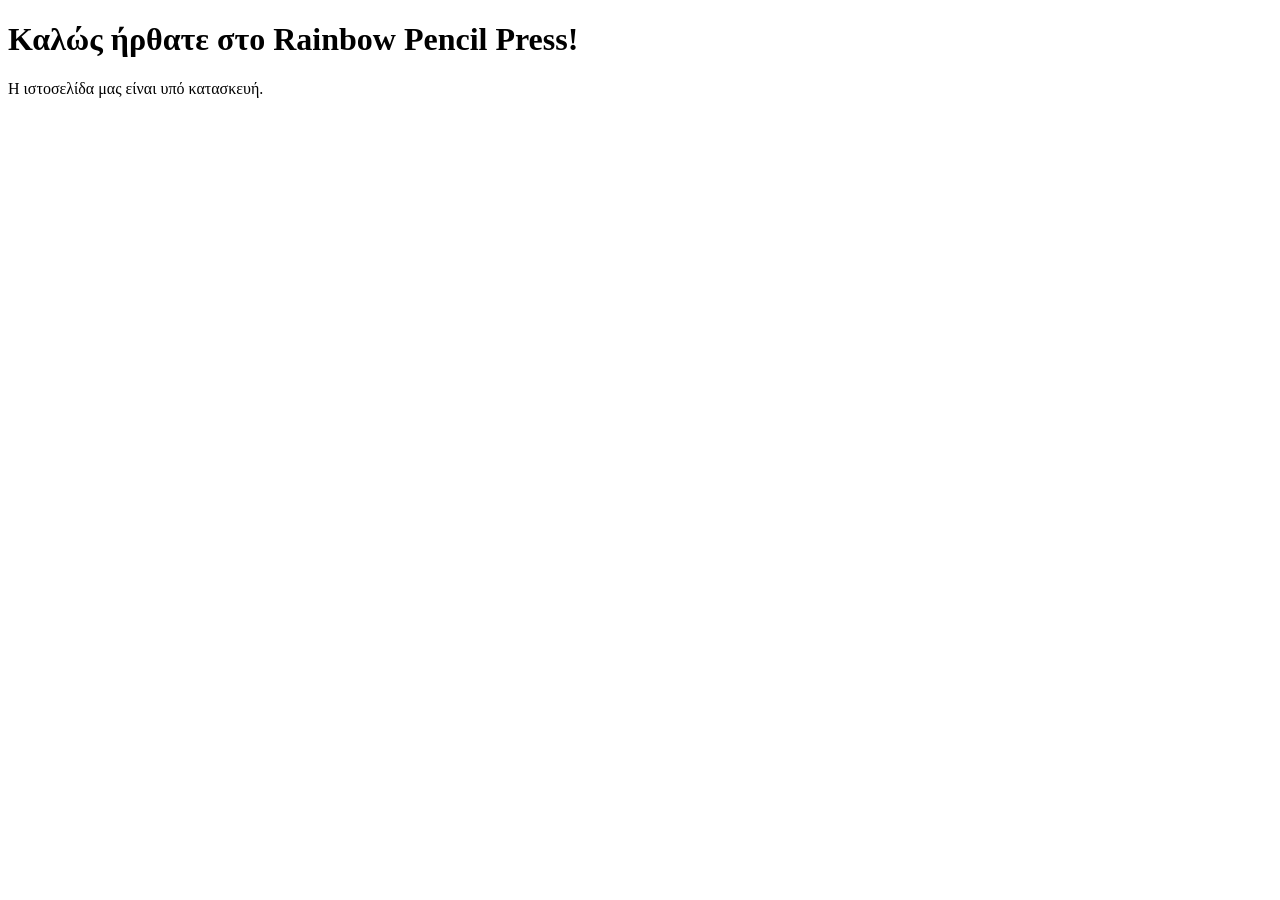
==== index.html @ c031a168 "Create index.html" ====
<!DOCTYPE html>
<html lang="el">
<head>
    <meta charset="UTF-8">
    <title>Rainbow Pencil Press</title>
</head>
<body>
    <h1>Καλώς ήρθατε στο Rainbow Pencil Press!</h1>
    <p>Η ιστοσελίδα μας είναι υπό κατασκευή.</p>
</body>
</html>
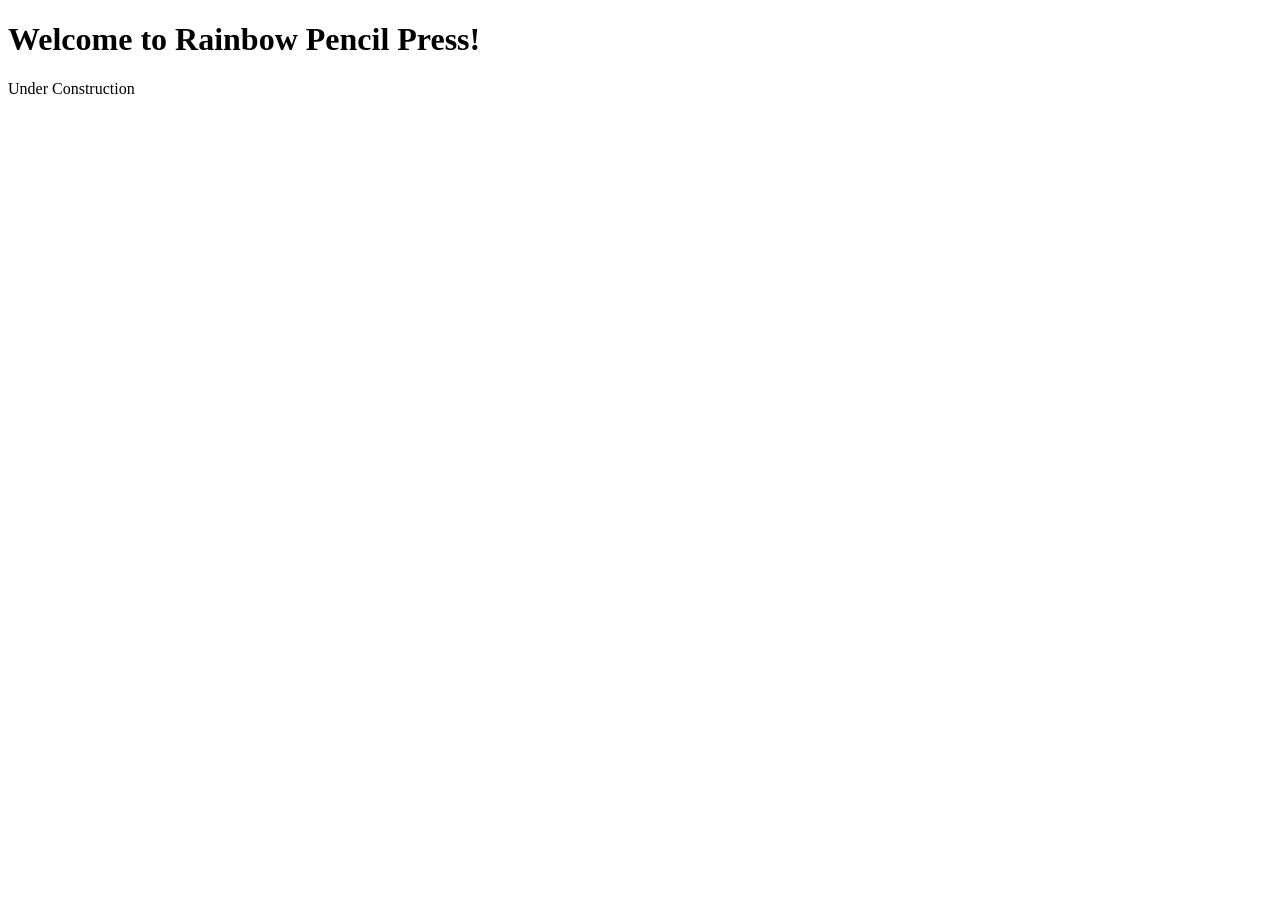
==== commit d273083b: "Update index.html" ====
--- a/index.html
+++ b/index.html
@@ -5,7 +5,7 @@
     <title>Rainbow Pencil Press</title>
 </head>
 <body>
-    <h1>Καλώς ήρθατε στο Rainbow Pencil Press!</h1>
-    <p>Η ιστοσελίδα μας είναι υπό κατασκευή.</p>
+    <h1>Welcome to Rainbow Pencil Press!</h1>
+    <p>Under Construction</p>
 </body>
 </html>
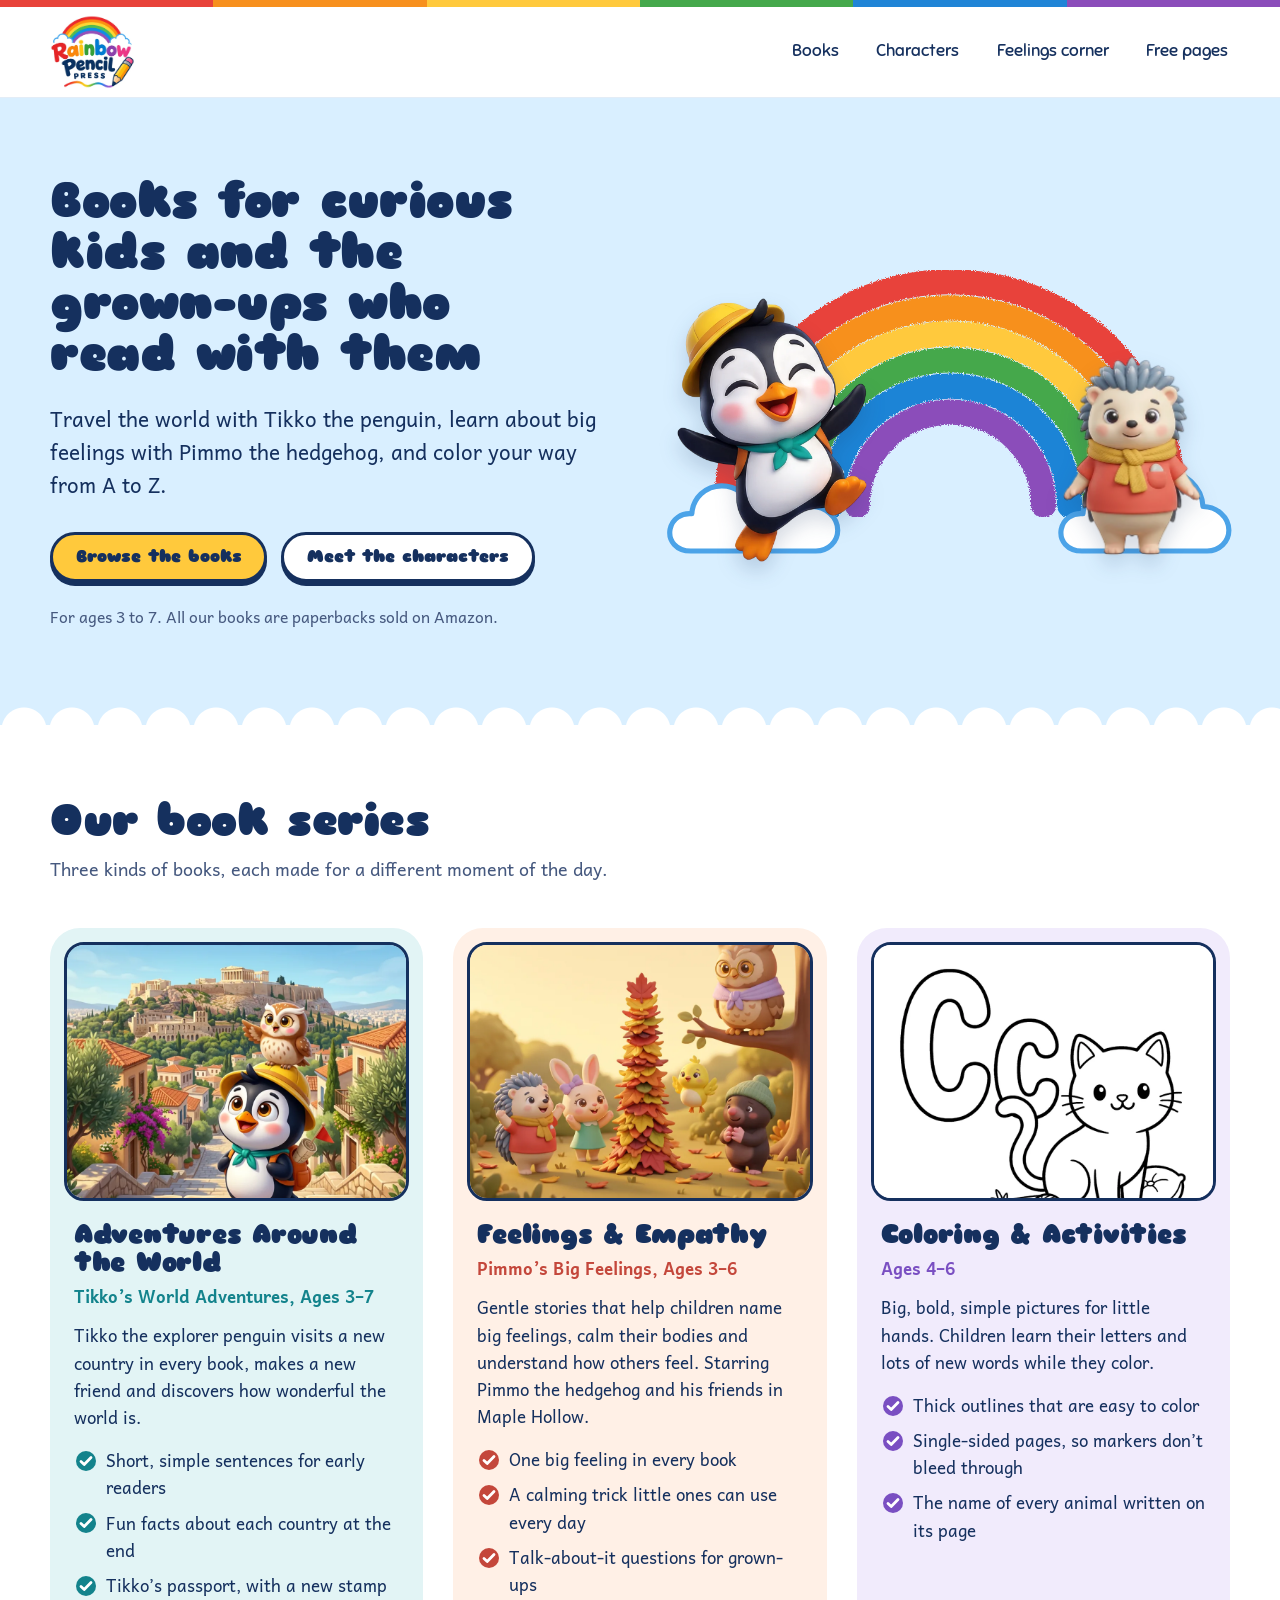
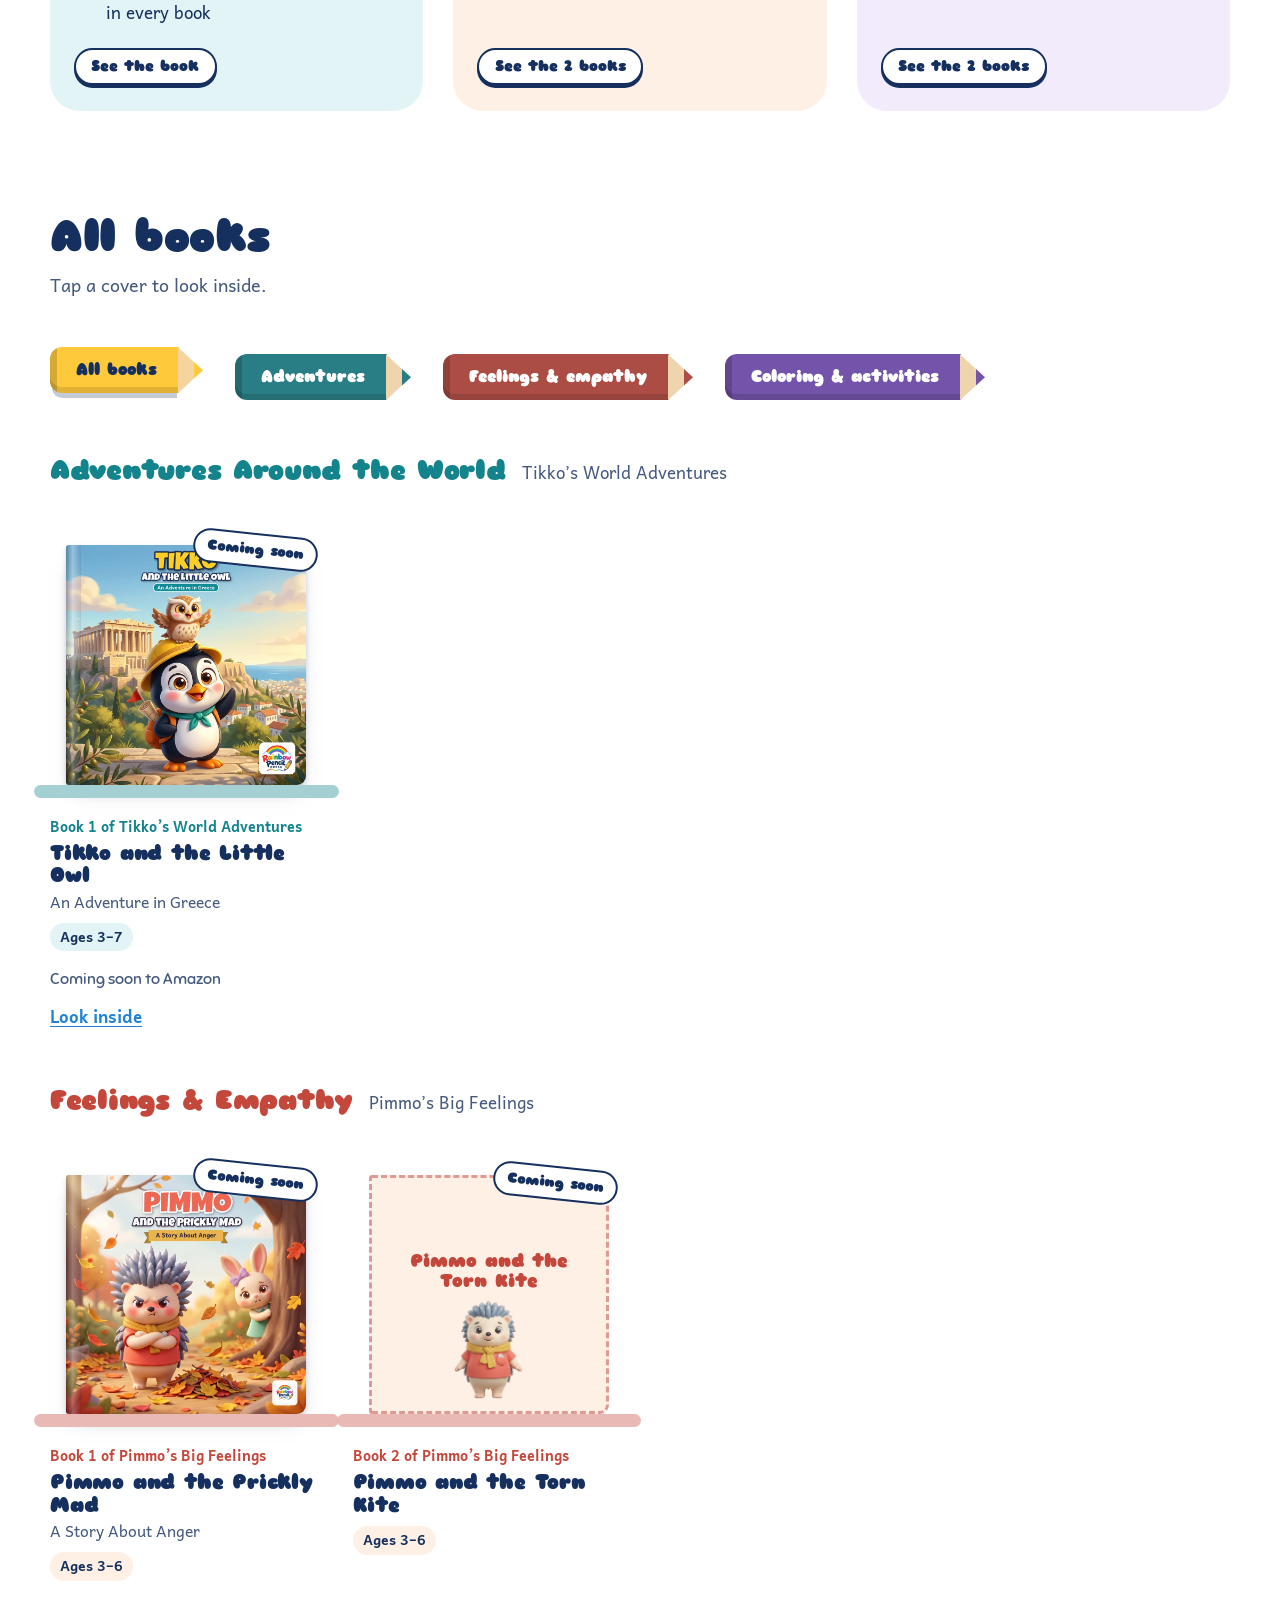
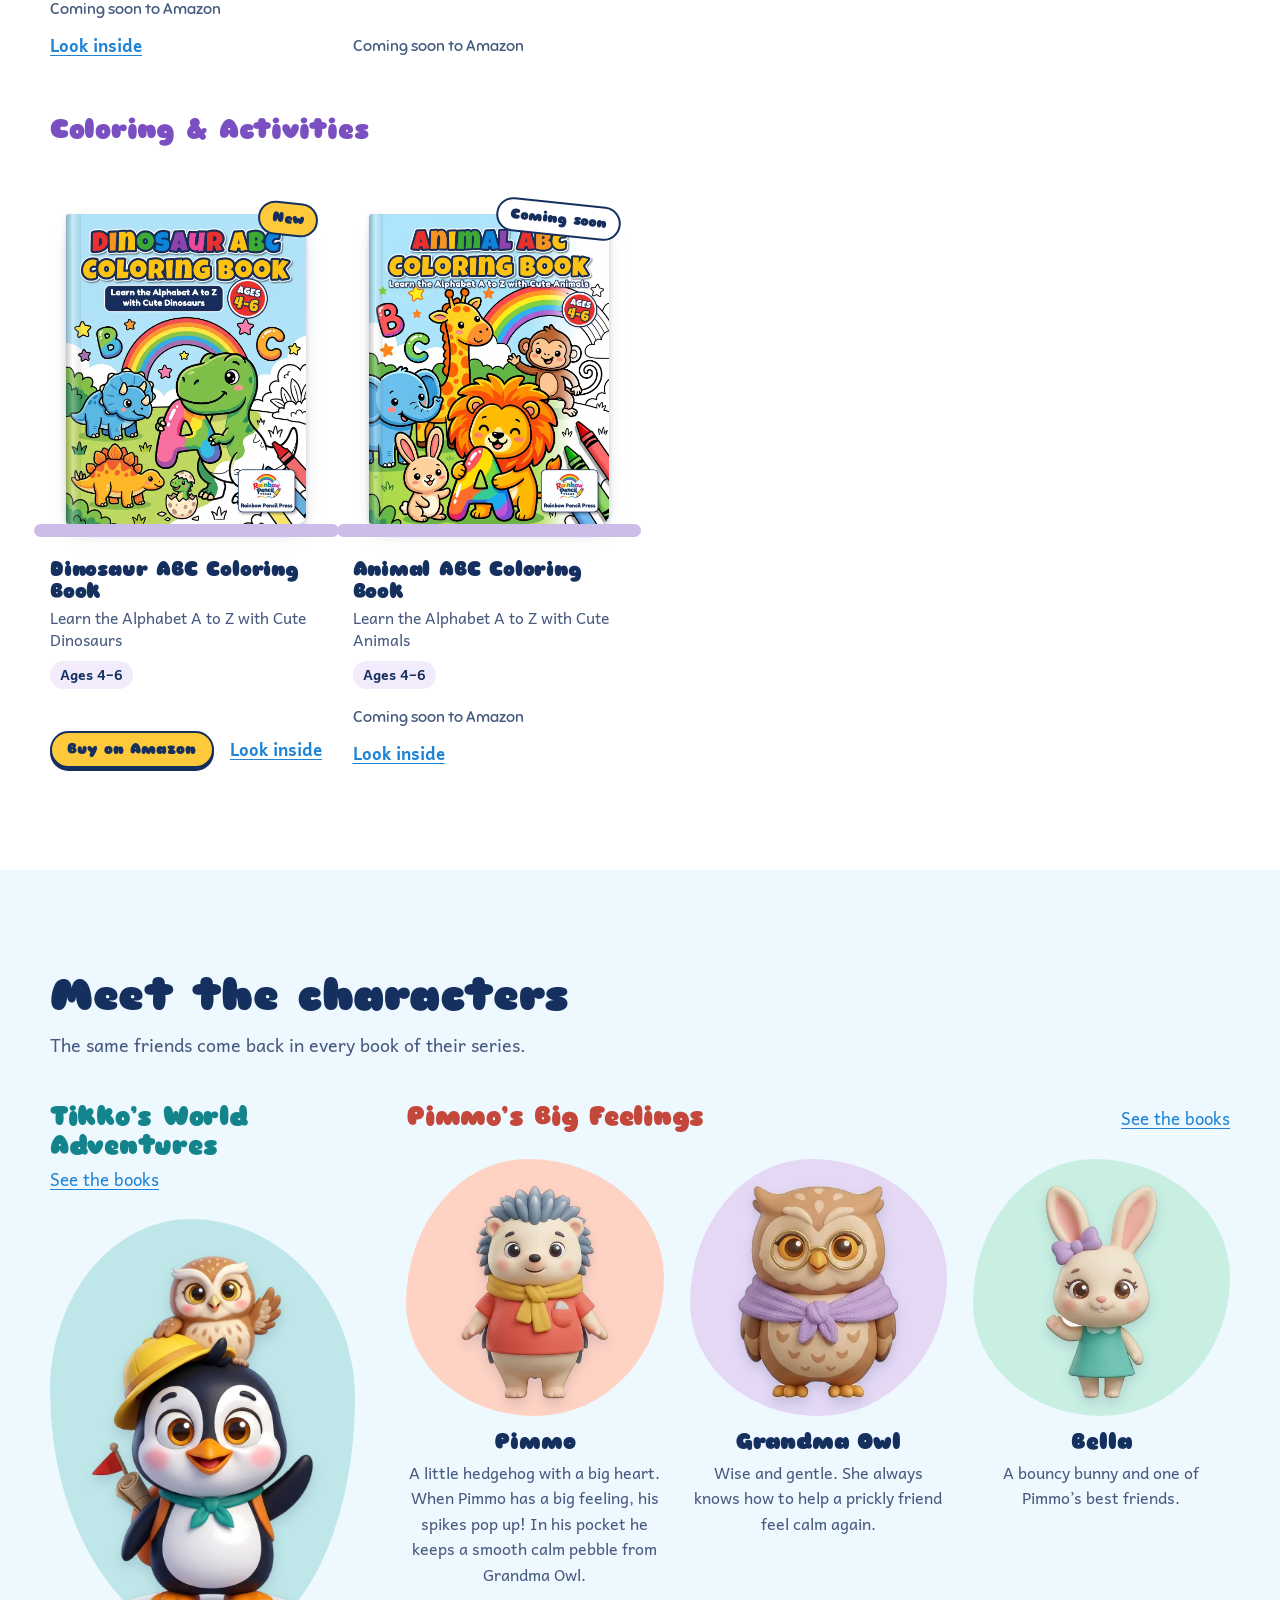
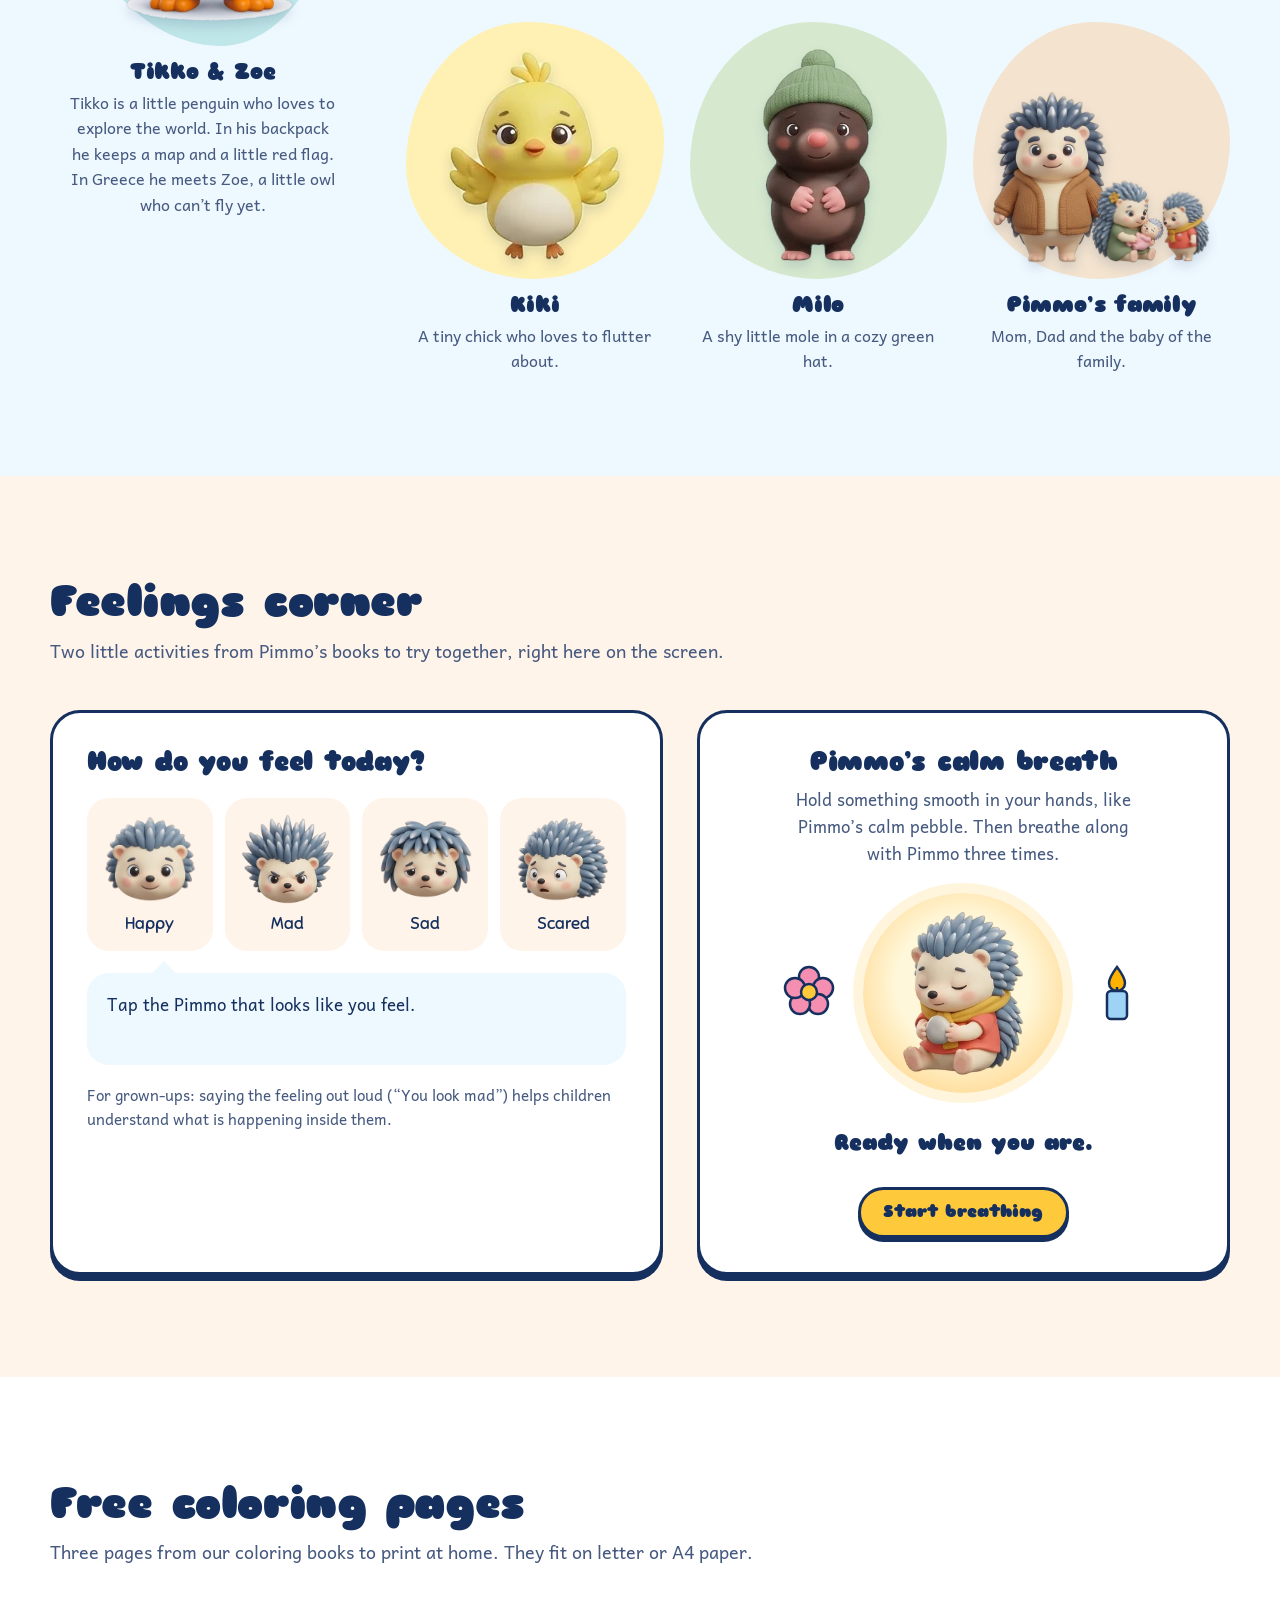
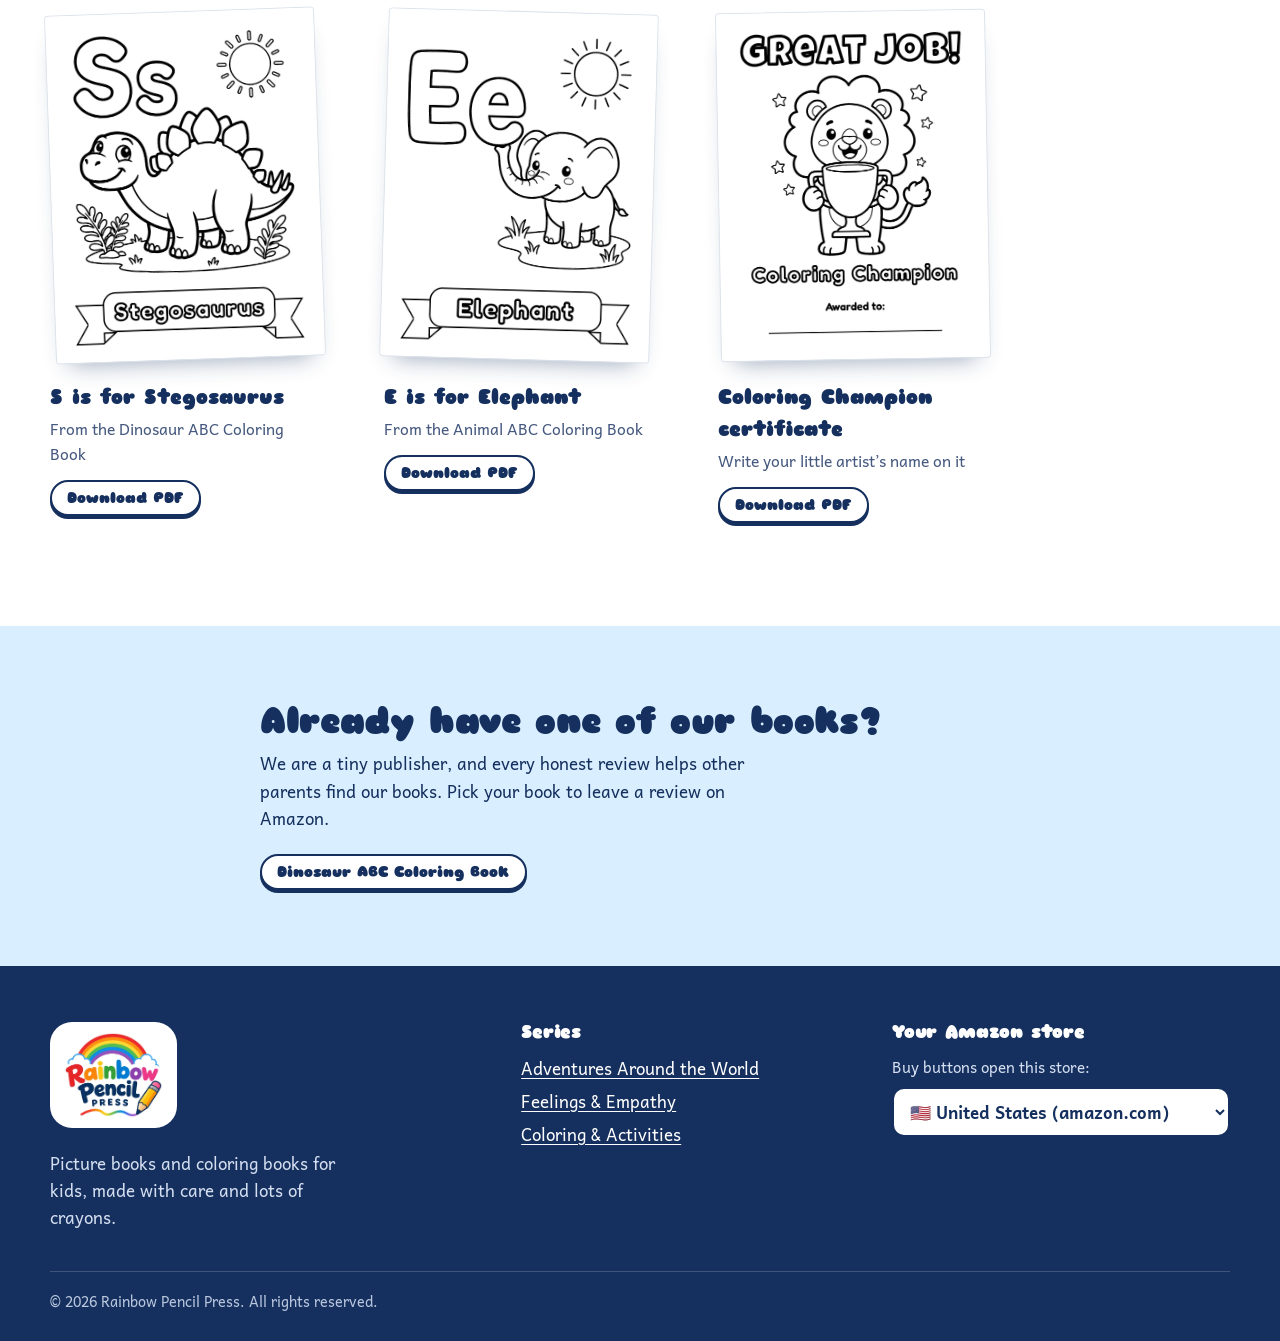
==== commit 65263aef: "Add files via upload" ====
--- a/index.html
+++ b/index.html
@@ -1,11 +1,289 @@
 <!DOCTYPE html>
-<html lang="el">
+<html lang="en">
 <head>
-    <meta charset="UTF-8">
-    <title>Rainbow Pencil Press</title>
+<meta charset="utf-8">
+<meta name="viewport" content="width=device-width, initial-scale=1">
+<meta name="color-scheme" content="light">
+<title>Rainbow Pencil Press – Picture books and coloring books for kids</title>
+<meta name="description" content="Travel the world with Tikko the penguin, learn about big feelings with Pimmo the hedgehog, and color from A to Z. Picture books and coloring books for ages 3 to 7, sold on Amazon.">
+<meta name="theme-color" content="#D9EFFF">
+<link rel="canonical" href="https://rainbowpencilpress.github.io/">
+<link rel="icon" href="favicon.svg" type="image/svg+xml">
+<link rel="icon" href="favicon.png" type="image/png" sizes="64x64">
+<link rel="apple-touch-icon" href="apple-touch-icon.png">
+
+<meta property="og:type" content="website">
+<meta property="og:site_name" content="Rainbow Pencil Press">
+<meta property="og:title" content="Rainbow Pencil Press – Picture books and coloring books for kids">
+<meta property="og:description" content="Adventures around the world, stories about big feelings, and coloring books made for little hands.">
+<meta property="og:url" content="https://rainbowpencilpress.github.io/">
+<meta property="og:image" content="https://rainbowpencilpress.github.io/assets/img/og-image.jpg">
+<meta property="og:image:width" content="1200">
+<meta property="og:image:height" content="630">
+<meta name="twitter:card" content="summary_large_image">
+
+<link rel="preload" href="assets/fonts/Sniglet-ExtraBold.woff2" as="font" type="font/woff2" crossorigin>
+<link rel="preload" href="assets/fonts/Andika-Regular.woff2" as="font" type="font/woff2" crossorigin>
+<link rel="stylesheet" href="assets/css/style.css">
 </head>
 <body>
-    <h1>Welcome to Rainbow Pencil Press!</h1>
-    <p>Under Construction</p>
+<a class="skip" href="#books">Skip to the books</a>
+
+<header class="topbar">
+  <div class="rainbow-stripe" aria-hidden="true"></div>
+  <div class="wrap topbar-inner">
+    <a class="brand" href="#top" aria-label="Rainbow Pencil Press, back to top">
+      <img src="assets/img/logo.webp" alt="Rainbow Pencil Press" width="440" height="382">
+    </a>
+    <nav class="mainnav" aria-label="Sections">
+      <a href="#books">Books</a>
+      <a href="#characters">Characters</a>
+      <a href="#feelings-corner">Feelings corner</a>
+      <a href="#printables">Free pages</a>
+    </nav>
+  </div>
+</header>
+
+<main id="top">
+
+  <!-- ================= HERO ================= -->
+  <section class="hero">
+    <div class="wrap hero-grid">
+      <div class="hero-copy">
+        <h1>Books for curious kids and the grown-ups who read with them</h1>
+        <p class="lede">Travel the world with Tikko the penguin, learn about big feelings with Pimmo the hedgehog, and color your way from A&nbsp;to&nbsp;Z.</p>
+        <div class="hero-actions">
+          <a class="btn btn-primary" href="#books">Browse the books</a>
+          <a class="btn btn-quiet" href="#characters">Meet the characters</a>
+        </div>
+        <p class="hero-note">For ages 3 to 7. All our books are paperbacks sold on Amazon.</p>
+      </div>
+
+      <div class="hero-art" aria-hidden="true">
+        <svg class="rainbow" viewBox="0 0 600 430" focusable="false">
+          <defs>
+            <filter id="crayon" x="-5%" y="-5%" width="110%" height="110%">
+              <feTurbulence type="fractalNoise" baseFrequency="0.85" numOctaves="2" seed="7" result="n"/>
+              <feDisplacementMap in="SourceGraphic" in2="n" scale="5" xChannelSelector="R" yChannelSelector="G"/>
+            </filter>
+            <symbol id="cloud" viewBox="0 0 170 90">
+              <path d="M24 82c-14 0-22-10-20-21 2-10 11-16 21-15 1-15 13-27 29-27 7 0 13 2 18 6 6-12 18-20 32-20 20 0 36 15 37 34 13 0 25 10 25 23 0 11-9 20-21 20H24z" fill="#fff" stroke="#4BA3E8" stroke-width="5" stroke-linejoin="round"/>
+            </symbol>
+          </defs>
+          <g class="bands" filter="url(#crayon)" fill="none" stroke-linecap="round">
+            <path pathLength="1" d="M60 360a240 240 0 0 1 480 0" stroke="#E8433A" stroke-width="27"/>
+            <path pathLength="1" d="M88 360a212 212 0 0 1 424 0" stroke="#F7901E" stroke-width="27"/>
+            <path pathLength="1" d="M116 360a184 184 0 0 1 368 0" stroke="#FFC93C" stroke-width="27"/>
+            <path pathLength="1" d="M144 360a156 156 0 0 1 312 0" stroke="#45A84B" stroke-width="27"/>
+            <path pathLength="1" d="M172 360a128 128 0 0 1 256 0" stroke="#1F84D6" stroke-width="27"/>
+            <path pathLength="1" d="M200 360a100 100 0 0 1 200 0" stroke="#8B4DBA" stroke-width="27"/>
+          </g>
+          <use href="#cloud" x="-6" y="318" width="190" height="100"/>
+          <use href="#cloud" x="414" y="318" width="190" height="100"/>
+        </svg>
+        <img class="hero-char hero-tikko" src="assets/characters/tikko-jump.webp" alt="" width="640" height="888">
+        <img class="hero-char hero-pimmo" src="assets/characters/pimmo.webp" alt="" width="281" height="405">
+      </div>
+    </div>
+  </section>
+
+  <!-- ================= SERIES ================= -->
+  <section class="section series" id="series" aria-labelledby="series-title">
+    <div class="wrap">
+      <div class="section-head">
+        <h2 id="series-title">Our book series</h2>
+        <p>Three kinds of books, each made for a different moment of the day.</p>
+      </div>
+      <div class="series-list" id="series-list"></div>
+    </div>
+  </section>
+
+  <!-- ================= BOOKS ================= -->
+  <section class="section books" id="books" aria-labelledby="books-title">
+    <div class="wrap">
+      <div class="section-head">
+        <h2 id="books-title">All books</h2>
+        <p>Tap a cover to look inside.</p>
+      </div>
+      <div class="filters" id="filters" role="group" aria-label="Show books from"></div>
+      <div id="shelves"></div>
+      <noscript><p class="noscript">This page needs JavaScript to show the books.</p></noscript>
+    </div>
+  </section>
+
+  <!-- ================= CHARACTERS ================= -->
+  <section class="section characters" id="characters" aria-labelledby="characters-title">
+    <div class="wrap">
+      <div class="section-head">
+        <h2 id="characters-title">Meet the characters</h2>
+        <p>The same friends come back in every book of their series.</p>
+      </div>
+      <div id="character-worlds"></div>
+    </div>
+  </section>
+
+  <!-- ================= FEELINGS CORNER ================= -->
+  <section class="section feelings-corner" id="feelings-corner" aria-labelledby="feelings-title">
+    <div class="wrap">
+      <div class="section-head">
+        <h2 id="feelings-title">Feelings corner</h2>
+        <p>Two little activities from Pimmo’s books to try together, right here on the screen.</p>
+      </div>
+
+      <div class="fc-grid">
+        <div class="fc-card checkin">
+          <h3>How do you feel today?</h3>
+          <div class="faces" role="group" aria-label="Pick a feeling">
+            <button class="face" type="button" data-feel="happy" aria-pressed="false">
+              <img src="assets/characters/face-happy.webp" alt="" width="219" height="202"><span>Happy</span>
+            </button>
+            <button class="face" type="button" data-feel="mad" aria-pressed="false">
+              <img src="assets/characters/face-mad.webp" alt="" width="264" height="256"><span>Mad</span>
+            </button>
+            <button class="face" type="button" data-feel="sad" aria-pressed="false">
+              <img src="assets/characters/face-sad.webp" alt="" width="244" height="206"><span>Sad</span>
+            </button>
+            <button class="face" type="button" data-feel="scared" aria-pressed="false">
+              <img src="assets/characters/face-scared.webp" alt="" width="243" height="222"><span>Scared</span>
+            </button>
+          </div>
+          <div class="bubble" id="feel-reply" aria-live="polite">
+            <p>Tap the Pimmo that looks like you feel.</p>
+          </div>
+          <p class="fc-tip">For grown-ups: saying the feeling out loud (“You look mad”) helps children understand what is happening inside them.</p>
+        </div>
+
+        <div class="fc-card breath" id="calm-breath">
+          <h3>Pimmo’s calm breath</h3>
+          <p class="breath-intro">Hold something smooth in your hands, like Pimmo’s calm pebble. Then breathe along with Pimmo three times.</p>
+          <div class="breath-stage">
+            <svg class="breath-icon flower" viewBox="0 0 64 64" aria-hidden="true" focusable="false">
+              <g fill="#F48FB1" stroke="#15305E" stroke-width="2.5">
+                <circle cx="32" cy="16" r="10"/><circle cx="46" cy="27" r="10"/><circle cx="41" cy="43" r="10"/><circle cx="23" cy="43" r="10"/><circle cx="18" cy="27" r="10"/>
+              </g>
+              <circle cx="32" cy="31" r="8" fill="#FFC93C" stroke="#15305E" stroke-width="2.5"/>
+            </svg>
+            <div class="breath-circle" id="breath-circle">
+              <img src="assets/characters/pimmo-calm.webp" alt="Pimmo sitting calmly, holding his pebble" width="201" height="271">
+            </div>
+            <svg class="breath-icon candle" viewBox="0 0 64 64" aria-hidden="true" focusable="false">
+              <path class="flame" d="M32 6c6 8 8 12 8 16a8 8 0 0 1-16 0c0-4 2-8 8-16z" fill="#FFB300" stroke="#15305E" stroke-width="2.5"/>
+              <rect x="22" y="30" width="20" height="28" rx="4" fill="#9FD3F5" stroke="#15305E" stroke-width="2.5"/>
+              <path d="M32 30v-4" stroke="#15305E" stroke-width="2.5"/>
+            </svg>
+          </div>
+          <p class="breath-prompt" id="breath-prompt" aria-live="polite">Ready when you are.</p>
+          <button class="btn btn-primary" type="button" id="breath-btn">Start breathing</button>
+        </div>
+      </div>
+    </div>
+  </section>
+
+  <!-- ================= PRINTABLES ================= -->
+  <section class="section printables" id="printables" aria-labelledby="printables-title">
+    <div class="wrap">
+      <div class="section-head">
+        <h2 id="printables-title">Free coloring pages</h2>
+        <p>Three pages from our coloring books to print at home. They fit on letter or A4 paper.</p>
+      </div>
+      <ul class="sheets">
+        <li class="sheet">
+          <a href="printables/stegosaurus.pdf" download>
+            <img src="assets/img/printable-stegosaurus.webp" alt="Coloring page: the letter S and a stegosaurus" width="600" height="776" loading="lazy">
+            <span class="sheet-name">S is for Stegosaurus</span>
+            <span class="sheet-from">From the Dinosaur ABC Coloring Book</span>
+            <span class="btn btn-small">Download PDF</span>
+          </a>
+        </li>
+        <li class="sheet">
+          <a href="printables/elephant.pdf" download>
+            <img src="assets/img/printable-elephant.webp" alt="Coloring page: the letter E and a baby elephant" width="600" height="776" loading="lazy">
+            <span class="sheet-name">E is for Elephant</span>
+            <span class="sheet-from">From the Animal ABC Coloring Book</span>
+            <span class="btn btn-small">Download PDF</span>
+          </a>
+        </li>
+        <li class="sheet">
+          <a href="printables/coloring-champion.pdf" download>
+            <img src="assets/img/printable-coloring-champion.webp" alt="Coloring Champion certificate with a lion holding a trophy" width="600" height="776" loading="lazy">
+            <span class="sheet-name">Coloring Champion certificate</span>
+            <span class="sheet-from">Write your little artist’s name on it</span>
+            <span class="btn btn-small">Download PDF</span>
+          </a>
+        </li>
+      </ul>
+    </div>
+  </section>
+
+  <!-- ================= REVIEWS ================= -->
+  <section class="section reviews" aria-labelledby="reviews-title">
+    <div class="wrap reviews-inner">
+      <div>
+        <h2 id="reviews-title">Already have one of our books?</h2>
+        <p>We are a tiny publisher, and every honest review helps other parents find our books. Pick your book to leave a review on Amazon.</p>
+      </div>
+      <ul class="review-links" id="review-links"></ul>
+    </div>
+  </section>
+
+</main>
+
+<footer class="footer">
+  <div class="wrap footer-inner">
+    <div class="footer-brand">
+      <span class="logo-sticker"><img src="assets/img/logo.webp" alt="Rainbow Pencil Press" width="440" height="382" loading="lazy"></span>
+      <p>Picture books and coloring books for kids, made with care and lots of crayons.</p>
+    </div>
+    <nav class="footer-nav" aria-label="Series">
+      <h2>Series</h2>
+      <ul id="footer-series"></ul>
+    </nav>
+    <div class="footer-store">
+      <h2>Your Amazon store</h2>
+      <label for="store-select">Buy buttons open this store:</label>
+      <select id="store-select"></select>
+    </div>
+  </div>
+  <div class="wrap footer-legal">
+    <p>© <span id="year">2026</span> Rainbow Pencil Press. All rights reserved.</p>
+  </div>
+</footer>
+
+<!-- ================= BOOK DETAILS ================= -->
+<dialog class="book-dialog" id="book-dialog" aria-labelledby="dlg-title">
+  <div class="dlg-inner">
+    <button class="dlg-close" type="button" id="dlg-close" aria-label="Close">
+      <svg viewBox="0 0 24 24" aria-hidden="true" focusable="false"><path d="M6 6l12 12M18 6L6 18" stroke="currentColor" stroke-width="3" stroke-linecap="round"/></svg>
+    </button>
+    <div class="dlg-gallery">
+      <div class="dlg-stage">
+        <img id="dlg-image" src="" alt="">
+        <button class="dlg-nav prev" type="button" id="dlg-prev" aria-label="Previous page">
+          <svg viewBox="0 0 24 24" aria-hidden="true" focusable="false"><path d="M15 5l-7 7 7 7" fill="none" stroke="currentColor" stroke-width="3" stroke-linecap="round" stroke-linejoin="round"/></svg>
+        </button>
+        <button class="dlg-nav next" type="button" id="dlg-next" aria-label="Next page">
+          <svg viewBox="0 0 24 24" aria-hidden="true" focusable="false"><path d="M9 5l7 7-7 7" fill="none" stroke="currentColor" stroke-width="3" stroke-linecap="round" stroke-linejoin="round"/></svg>
+        </button>
+      </div>
+      <div class="dlg-thumbs" id="dlg-thumbs"></div>
+    </div>
+    <div class="dlg-info">
+      <p class="dlg-series" id="dlg-series"></p>
+      <h2 id="dlg-title"></h2>
+      <p class="dlg-subtitle" id="dlg-subtitle"></p>
+      <ul class="facts" id="dlg-facts"></ul>
+      <p class="dlg-desc" id="dlg-desc"></p>
+      <ul class="highlights" id="dlg-highlights"></ul>
+      <div class="dlg-buy" id="dlg-buy"></div>
+      <div class="dlg-extra">
+        <a id="dlg-review" href="#">Already read it? Leave a review</a>
+        <button type="button" class="linklike" id="dlg-copy">Copy link to this book</button>
+      </div>
+    </div>
+  </div>
+</dialog>
+
+<script src="data/books.js"></script>
+<script src="assets/js/app.js"></script>
 </body>
 </html>
--- a/assets/css/style.css
+++ b/assets/css/style.css
@@ -0,0 +1,427 @@
+/* ==========================================================================
+   Rainbow Pencil Press – stylesheet
+   Colours come from the logo: navy ink + the six rainbow pencils.
+   ========================================================================== */
+
+/* Fonts are hosted in the repo (no Google Fonts request, nicer for privacy/GDPR). */
+@font-face { font-family: "Sniglet"; font-weight: 800; font-style: normal; font-display: swap; src: url("../fonts/Sniglet-ExtraBold.woff2") format("woff2"); }
+@font-face { font-family: "Sniglet"; font-weight: 400; font-style: normal; font-display: swap; src: url("../fonts/Sniglet-Regular.woff2") format("woff2"); }
+@font-face { font-family: "Andika"; font-weight: 400; font-style: normal; font-display: swap; src: url("../fonts/Andika-Regular.woff2") format("woff2"); }
+@font-face { font-family: "Andika"; font-weight: 700; font-style: normal; font-display: swap; src: url("../fonts/Andika-Bold.woff2") format("woff2"); }
+
+:root {
+  --ink: #15305E;
+  --ink-soft: #46597F;
+  --paper: #FFFFFF;
+  --sky: #D9EFFF;
+  --sky-soft: #EEF8FF;
+  --cloud-line: #4BA3E8;
+  --warm: #FFF4EA;
+
+  --red: #E8433A;
+  --orange: #F7901E;
+  --yellow: #FFC93C;
+  --green: #45A84B;
+  --blue: #1F84D6;
+  --purple: #8B4DBA;
+
+  --font-display: "Sniglet", "Baloo 2", "Arial Rounded MT Bold", system-ui, sans-serif;
+  --font-body: "Andika", "Nunito", "Segoe UI", system-ui, sans-serif;
+
+  --wrap: 1180px;
+  --gutter: clamp(18px, 4vw, 40px);
+  --section: clamp(60px, 8vw, 108px);
+  color-scheme: light;
+}
+
+*, *::before, *::after { box-sizing: border-box; }
+html { scroll-behavior: smooth; scroll-padding-top: 90px; -webkit-text-size-adjust: 100%; }
+body {
+  margin: 0;
+  background: var(--paper);
+  color: var(--ink);
+  font-family: var(--font-body);
+  font-size: 1.0625rem;
+  line-height: 1.6;
+}
+[hidden] { display: none !important; }
+img { max-width: 100%; height: auto; display: block; }
+a { color: var(--blue); text-underline-offset: 3px; }
+h1, h2, h3, h4 { font-family: var(--font-display); font-weight: 800; line-height: 1.1; margin: 0; letter-spacing: -0.01em; }
+p { margin: 0; }
+ul { margin: 0; padding: 0; list-style: none; }
+button { font: inherit; color: inherit; }
+
+:focus-visible { outline: 3px solid var(--blue); outline-offset: 3px; border-radius: 10px; }
+
+.wrap { width: min(var(--wrap), 100% - 2 * var(--gutter)); margin-inline: auto; }
+.skip { position: absolute; left: -9999px; top: 8px; z-index: 100; background: var(--yellow); color: var(--ink); padding: 10px 16px; border-radius: 10px; font-weight: 700; }
+.skip:focus { left: 12px; }
+.sr-only { position: absolute; width: 1px; height: 1px; overflow: hidden; clip: rect(0 0 0 0); white-space: nowrap; }
+
+/* ---------- buttons: chunky "sticker" style ---------- */
+.btn {
+  display: inline-flex; align-items: center; justify-content: center; gap: .5em;
+  font-family: var(--font-display); font-weight: 800; font-size: 1.05rem; line-height: 1.1;
+  padding: .78em 1.35em; border-radius: 999px;
+  border: 3px solid var(--ink); background: var(--paper); color: var(--ink);
+  box-shadow: 0 4px 0 var(--ink); text-decoration: none; cursor: pointer;
+  transition: transform .12s ease, box-shadow .12s ease, background-color .12s ease;
+}
+.btn:hover { transform: translateY(-1px); box-shadow: 0 5px 0 var(--ink); }
+.btn:active { transform: translateY(3px); box-shadow: 0 1px 0 var(--ink); }
+.btn-primary { background: var(--yellow); }
+.btn-primary:hover { background: #FFD45F; }
+.btn-small { font-size: .92rem; padding: .55em 1.05em; border-width: 2.5px; box-shadow: 0 3px 0 var(--ink); }
+.btn-small:active { transform: translateY(2px); box-shadow: 0 1px 0 var(--ink); }
+.linklike { background: none; border: 0; padding: 0; color: var(--blue); text-decoration: underline; text-underline-offset: 3px; cursor: pointer; font-weight: 700; }
+
+/* ---------- header ---------- */
+.rainbow-stripe {
+  height: 7px;
+  background: linear-gradient(90deg,
+    var(--red) 0 16.66%, var(--orange) 0 33.33%, var(--yellow) 0 50%,
+    var(--green) 0 66.66%, var(--blue) 0 83.33%, var(--purple) 0);
+}
+.topbar { position: sticky; top: 0; z-index: 30; background: rgba(255,255,255,.96); backdrop-filter: blur(8px); border-bottom: 1px solid #E3EDF7; }
+.topbar-inner { display: flex; align-items: center; justify-content: space-between; gap: 20px; padding-block: 8px; }
+.brand img { height: 74px; width: auto; }
+.mainnav { display: flex; gap: clamp(14px, 2.6vw, 34px); }
+.mainnav a { font-family: var(--font-display); font-size: 1.08rem; color: var(--ink); text-decoration: none; padding: 6px 2px; border-bottom: 3px solid transparent; }
+.mainnav a:hover { border-bottom-color: var(--yellow); }
+
+/* ---------- hero ---------- */
+.hero { position: relative; background: var(--sky); padding-block: clamp(36px, 6vw, 72px) clamp(60px, 7vw, 96px); overflow: hidden; }
+.hero::after { /* scalloped cloud edge */
+  content: ""; position: absolute; left: 0; right: 0; bottom: -1px; height: 26px;
+  background: radial-gradient(circle at 24px 30px, var(--paper) 22px, transparent 23px) repeat-x;
+  background-size: 48px 26px;
+}
+.hero-grid { display: grid; grid-template-columns: 1.02fr 1fr; align-items: center; gap: clamp(20px, 4vw, 56px); }
+.hero h1 { font-size: clamp(2.2rem, 3vw + .6rem, 3.3rem); line-height: 1.06; max-width: 17ch; }
+.lede { font-size: clamp(1.12rem, .5vw + 1rem, 1.3rem); margin-top: 22px; max-width: 34em; color: var(--ink); }
+.hero-actions { display: flex; flex-wrap: wrap; gap: 14px; margin-top: 30px; }
+.hero-note { margin-top: 22px; color: var(--ink-soft); font-size: .98rem; }
+
+.hero-art { position: relative; aspect-ratio: 600 / 500; width: 100%; max-width: 620px; justify-self: center; }
+.rainbow { position: absolute; left: 0; right: 0; top: 0; width: 100%; height: auto; overflow: visible; }
+.bands path { stroke-dasharray: 1 1.02; stroke-dashoffset: 1.01; animation: draw 1.15s cubic-bezier(.55,.05,.3,1) forwards; }
+.bands path:nth-child(2) { animation-delay: .1s; }
+.bands path:nth-child(3) { animation-delay: .2s; }
+.bands path:nth-child(4) { animation-delay: .3s; }
+.bands path:nth-child(5) { animation-delay: .4s; }
+.bands path:nth-child(6) { animation-delay: .5s; }
+@keyframes draw { to { stroke-dashoffset: 0; } }
+.hero-char { position: absolute; filter: drop-shadow(0 10px 10px rgba(21,48,94,.18)); animation: pop .55s cubic-bezier(.3,1.5,.6,1) both; }
+.hero-tikko { left: 1%; bottom: 16%; width: 34%; animation-delay: 1.15s; }
+.hero-pimmo { right: 5%; bottom: 17%; width: 25%; animation-delay: 1.35s; }
+@keyframes pop { from { opacity: 0; transform: translateY(18px) scale(.9); } to { opacity: 1; transform: none; } }
+
+/* ---------- sections ---------- */
+.section { padding-block: var(--section); }
+.section-head { max-width: 46em; margin-bottom: clamp(28px, 4vw, 44px); }
+.section-head h2 { font-size: clamp(2rem, 2.4vw + 1rem, 2.75rem); }
+.section-head p { margin-top: 10px; font-size: 1.12rem; color: var(--ink-soft); }
+
+/* ---------- series ---------- */
+.series { padding-top: calc(var(--section) * .7); padding-bottom: calc(var(--section) * .5); }
+.books { padding-top: calc(var(--section) * .5); }
+.series-list { display: grid; grid-template-columns: repeat(3, 1fr); gap: clamp(18px, 2.4vw, 30px); }
+.series-panel { background: var(--t); border-radius: 30px; padding: 14px 14px 26px; display: flex; flex-direction: column; }
+.series-panel .scene { border-radius: 20px; overflow: hidden; border: 3px solid var(--ink); aspect-ratio: 4 / 3; background: #fff; }
+.series-panel .scene img { width: 100%; height: 100%; object-fit: cover; }
+.series-body { padding: 20px 10px 0; display: flex; flex-direction: column; flex: 1; }
+.series-body h3 { font-size: 1.6rem; color: var(--ink); }
+.series-sub { margin-top: 6px; font-weight: 700; color: var(--c); }
+.series-body > p.blurb { margin-top: 12px; }
+.inside { margin-top: 16px; display: grid; gap: 8px; }
+.inside li { position: relative; padding-left: 32px; }
+.inside li::before { /* crayon tick */
+  content: ""; position: absolute; left: 2px; top: .22em; width: 20px; height: 20px; border-radius: 50%;
+  background: var(--c) url("data:image/svg+xml,%3Csvg xmlns='http://www.w3.org/2000/svg' viewBox='0 0 20 20'%3E%3Cpath d='M5 10.5l3.2 3L15 6.5' fill='none' stroke='%23fff' stroke-width='2.8' stroke-linecap='round' stroke-linejoin='round'/%3E%3C/svg%3E") center / 100% no-repeat;
+}
+.series-body .btn { margin-top: auto; align-self: flex-start; }
+.series-body .inside { margin-bottom: 22px; }
+
+/* ---------- filters: coloured pencils ---------- */
+.filters { display: flex; flex-wrap: wrap; gap: 14px 34px; margin-bottom: 10px; padding-top: 10px; }
+.pencil {
+  position: relative; height: 46px; padding: 0 22px 0 26px; margin-right: 22px;
+  border: 0; border-radius: 12px 0 0 12px; cursor: pointer;
+  font-family: var(--font-display); font-weight: 800; font-size: 1.02rem;
+  background: linear-gradient(90deg, rgba(0,0,0,.16) 0 7px, transparent 7px), var(--c);
+  color: #fff; box-shadow: inset 0 -6px 0 rgba(0,0,0,.12);
+  transition: transform .18s cubic-bezier(.3,1.4,.6,1);
+}
+.pencil::after { /* sharpened wooden tip with a coloured lead */
+  content: ""; position: absolute; top: 0; right: -24px; width: 25px; height: 100%;
+  background: linear-gradient(90deg, #F6D4A0 0 64%, var(--c) 64%);
+  clip-path: polygon(0 0, 100% 50%, 0 100%);
+}
+.pencil[data-filter="all"] { color: var(--ink); }
+.pencil[aria-pressed="true"] { transform: translateY(-7px); box-shadow: inset 0 -6px 0 rgba(0,0,0,.12), 0 7px 0 -2px rgba(21,48,94,.25); }
+.pencil[aria-pressed="false"] { filter: saturate(.75); }
+.pencil:hover { transform: translateY(-4px); }
+.pencil[aria-pressed="true"]:hover { transform: translateY(-7px); }
+
+/* ---------- shelves & books ---------- */
+.shelf { margin-top: clamp(36px, 5vw, 56px); }
+.shelf[hidden] { display: none; }
+.shelf-head { display: flex; flex-wrap: wrap; align-items: baseline; gap: 4px 16px; margin-bottom: 26px; }
+.shelf-head h3 { font-size: 1.7rem; color: var(--c); }
+.shelf-head p { color: var(--ink-soft); }
+.book-grid { display: grid; grid-template-columns: repeat(auto-fill, minmax(220px, 1fr)); gap: 46px 30px; }
+
+.book { display: flex; flex-direction: column; }
+.cover-btn { position: relative; display: block; width: 100%; padding: 0; border: 0; background: none; cursor: pointer; border-radius: 6px; }
+.cover-box { position: relative; display: flex; align-items: flex-end; justify-content: center; aspect-ratio: 1 / var(--r, 1.294); padding: 0 6% 0; }
+.cover-box::after { /* the shelf board: boards of neighbouring books join up */
+  content: ""; position: absolute; left: -16px; right: -16px; bottom: -13px; height: 13px;
+  background: var(--ledge); border-radius: 7px;
+}
+.book3d { position: relative; width: 100%; transition: transform .2s ease; transform-origin: 50% 100%; }
+.book3d img { width: 100%; border-radius: 3px 9px 9px 3px; box-shadow: 0 12px 18px -10px rgba(21,48,94,.55), 0 2px 4px rgba(21,48,94,.15); }
+.book3d::before { /* spine */
+  content: ""; position: absolute; inset: 0 auto 0 0; width: 6%; z-index: 1; border-radius: 3px 0 0 3px; pointer-events: none;
+  background: linear-gradient(90deg, rgba(0,0,0,.22), rgba(255,255,255,.28) 45%, rgba(0,0,0,.08));
+}
+.cover-btn:hover .book3d { transform: translateY(-6px) rotate(-1.2deg); }
+.book3d.placeholder {
+  aspect-ratio: 1; min-height: 0; border-radius: 3px 9px 9px 3px; background: var(--t);
+  border: 3px dashed color-mix(in srgb, var(--c) 55%, white);
+  display: flex; flex-direction: column; align-items: center; justify-content: flex-end; text-align: center; padding: 30px 12px 12px; overflow: visible;
+}
+.book3d.placeholder::before { display: none; }
+.book3d.placeholder strong { font-family: var(--font-display); font-weight: 800; font-size: 1.15rem; line-height: 1.1; color: var(--c); }
+.book3d.placeholder img { width: auto; max-width: 46%; max-height: 52%; box-shadow: none; border-radius: 0; margin-top: 8px; opacity: .9; }
+
+.badge {
+  position: absolute; top: -12px; right: -12px; z-index: 2; transform: rotate(6deg);
+  font-family: var(--font-display); font-weight: 800; font-size: .88rem; line-height: 1;
+  padding: 8px 12px; border-radius: 999px; border: 2.5px solid var(--ink); background: var(--yellow); color: var(--ink);
+}
+.badge.soon { background: #fff; }
+
+.book-meta { margin-top: 30px; display: flex; flex-direction: column; flex: 1; }
+.book-series { font-size: .9rem; color: var(--c); font-weight: 700; }
+.book-title { font-size: 1.28rem; margin-top: 4px; }
+.book-title button { all: unset; cursor: pointer; }
+.book-title button:hover { text-decoration: underline; text-decoration-thickness: 3px; text-decoration-color: var(--yellow); text-underline-offset: 4px; }
+.book-title button:focus-visible { outline: 3px solid var(--blue); outline-offset: 3px; border-radius: 6px; }
+.book-sub { margin-top: 4px; color: var(--ink-soft); font-size: .98rem; line-height: 1.4; }
+.book-age { margin-top: 10px; align-self: flex-start; font-size: .88rem; font-weight: 700; padding: 3px 10px; border-radius: 999px; background: var(--t); color: var(--ink); }
+.book-actions { margin-top: auto; padding-top: 16px; display: flex; flex-wrap: wrap; align-items: center; gap: 10px 16px; }
+.soon-note { font-family: var(--font-display); font-size: .98rem; color: var(--ink-soft); }
+
+/* ---------- characters ---------- */
+.characters { background: var(--sky-soft); }
+#character-worlds { display: grid; grid-template-columns: minmax(240px, 1fr) 2.7fr; gap: clamp(32px, 4vw, 56px); align-items: start; }
+.world-head { display: flex; flex-wrap: wrap; align-items: baseline; justify-content: space-between; gap: 6px 20px; margin-bottom: 26px; }
+.world-head h3 { font-size: 1.6rem; color: var(--c); }
+.char-grid { display: grid; grid-template-columns: repeat(3, minmax(0, 1fr)); gap: 34px 26px; }
+.world-tikko .char-grid { grid-template-columns: 1fr; }
+.char { text-align: center; }
+.char-art {
+  position: relative; aspect-ratio: 1; display: flex; align-items: flex-end; justify-content: center; gap: 0;
+  background: var(--bg); border-radius: 47% 53% 50% 50% / 56% 46% 54% 44%; padding: 10% 10% 6%;
+}
+.char-art img { max-height: 100%; width: auto; max-width: 100%; object-fit: contain; filter: drop-shadow(0 6px 6px rgba(21,48,94,.15)); }
+.char-art.duo img { max-width: 58%; }
+.char-art.duo img + img { margin-left: -10%; }
+.char h4 { margin-top: 14px; font-size: 1.35rem; }
+.char p { margin-top: 6px; color: var(--ink-soft); font-size: 1rem; max-width: 30ch; margin-inline: auto; }
+.world-tikko .char-art { aspect-ratio: 3 / 4.2; border-radius: 46% 54% 44% 56% / 40% 42% 58% 60%; padding: 12% 12% 8%; }
+
+/* ---------- feelings corner ---------- */
+.feelings-corner { background: var(--warm); }
+.fc-grid { display: grid; grid-template-columns: 1.15fr 1fr; gap: clamp(20px, 3vw, 34px); align-items: stretch; }
+.fc-card { background: #fff; border: 3px solid var(--ink); border-radius: 30px; box-shadow: 0 6px 0 var(--ink); padding: clamp(22px, 3vw, 34px); }
+.fc-card h3 { font-size: 1.65rem; }
+.faces { display: grid; grid-template-columns: repeat(4, 1fr); gap: 12px; margin-top: 22px; }
+.face {
+  display: flex; flex-direction: column; align-items: center; gap: 6px; padding: 12px 6px 10px;
+  background: var(--warm); border: 3px solid transparent; border-radius: 22px; cursor: pointer;
+  font-family: var(--font-display); font-size: 1.05rem; transition: transform .15s ease, border-color .15s ease;
+}
+.face img { width: 86%; aspect-ratio: 1; object-fit: contain; }
+.face:hover { transform: translateY(-3px); }
+.face[aria-pressed="true"] { border-color: #C4473B; background: #FFE3D6; }
+.bubble { position: relative; margin-top: 22px; background: var(--sky-soft); border-radius: 22px; padding: 18px 20px; min-height: 92px; }
+.bubble::before { content: ""; position: absolute; top: -12px; left: var(--tail, 12%); border: 12px solid transparent; border-top: 0; border-bottom-color: var(--sky-soft); transition: left .2s ease; }
+.bubble p + p, .bubble p + .btn { margin-top: 12px; }
+.fc-tip { margin-top: 18px; font-size: .95rem; color: var(--ink-soft); }
+
+.breath { display: flex; flex-direction: column; text-align: center; align-items: center; }
+.breath-intro { margin-top: 10px; color: var(--ink-soft); max-width: 34ch; }
+.breath-stage { display: flex; align-items: center; justify-content: center; gap: clamp(8px, 2vw, 22px); margin: 26px 0 8px; width: 100%; }
+.breath-icon { width: 64px; height: 64px; flex: none; transition: transform 4s ease-in-out; }
+.breath-circle {
+  width: clamp(150px, 20vw, 200px); aspect-ratio: 1; border-radius: 50%; flex: none;
+  background: radial-gradient(circle at 50% 45%, #FFF7D9 0 45%, #FFE2A8 70%, #FFD08A 100%);
+  display: grid; place-items: center; transition: transform 4s ease-in-out;
+  box-shadow: 0 0 0 10px rgba(255, 201, 60, .18);
+}
+.breath-circle img { width: 62%; }
+.breath.inhale .breath-circle { transform: scale(1.22); }
+.breath.inhale .flower { transform: scale(1.25); }
+.breath.exhale .breath-circle { transform: scale(1); transition-duration: 5s; }
+.breath.exhale .flame { transform: scaleY(.45); }
+.flame { transform-origin: 32px 30px; transition: transform 1.2s ease; }
+.breath-prompt { font-family: var(--font-display); font-weight: 800; font-size: 1.35rem; min-height: 2.6em; display: grid; place-items: center; margin: 14px 0 16px; }
+
+/* ---------- printables ---------- */
+.sheets { display: grid; grid-template-columns: repeat(3, minmax(0, 270px)); gap: clamp(22px, 5vw, 64px); }
+.sheet a { display: flex; flex-direction: column; align-items: flex-start; color: var(--ink); text-decoration: none; }
+.sheet img { background: #fff; border: 1px solid #DCE3EC; border-radius: 4px; box-shadow: 0 14px 24px -14px rgba(21,48,94,.45); transform: rotate(-2deg); transition: transform .2s ease; }
+.sheet:nth-child(2) img { transform: rotate(1.6deg); }
+.sheet:nth-child(3) img { transform: rotate(-1deg); }
+.sheet a:hover img { transform: rotate(0) translateY(-4px); }
+.sheet-name { margin-top: 22px; font-family: var(--font-display); font-weight: 800; font-size: 1.25rem; }
+.sheet-from { margin-top: 2px; color: var(--ink-soft); font-size: .98rem; }
+.sheet .btn { margin-top: 14px; }
+
+/* ---------- reviews ---------- */
+.reviews { background: var(--sky); padding-block: clamp(48px, 6vw, 76px); }
+.reviews-inner { display: grid; gap: 22px; max-width: 760px; }
+.reviews h2 { font-size: clamp(1.7rem, 1.6vw + 1rem, 2.2rem); }
+.reviews p { margin-top: 10px; max-width: 52ch; }
+.review-links { display: flex; flex-wrap: wrap; gap: 12px; }
+
+/* ---------- footer ---------- */
+.footer { background: var(--ink); color: #fff; padding-block: 56px 28px; }
+.footer-inner { display: grid; grid-template-columns: 1.3fr 1fr 1fr; gap: 36px; }
+.footer h2 { font-size: 1.15rem; margin-bottom: 12px; }
+.logo-sticker { display: inline-block; background: #fff; border-radius: 22px; padding: 10px 14px; }
+.logo-sticker img { height: 86px; width: auto; }
+.footer-brand p { margin-top: 14px; max-width: 30ch; color: #D4DEF0; }
+.footer-nav li + li { margin-top: 6px; }
+.footer a { color: #fff; }
+.footer label { display: block; color: #D4DEF0; font-size: .95rem; margin-bottom: 8px; }
+.footer select, .store-pick select {
+  font: inherit; font-weight: 700; color: var(--ink); background: #fff; border: 2.5px solid var(--ink);
+  border-radius: 12px; padding: 8px 12px; max-width: 100%;
+}
+.footer-legal { margin-top: 40px; padding-top: 18px; border-top: 1px solid rgba(255,255,255,.18); color: #B9C6DE; font-size: .9rem; }
+
+/* ---------- book dialog ---------- */
+.book-dialog {
+  width: min(1060px, 100vw - 32px); max-height: min(92vh, 900px); padding: 0; border: 0; border-radius: 30px;
+  color: var(--ink); background: #fff; box-shadow: 0 30px 80px -20px rgba(21,48,94,.55); overflow: hidden;
+}
+.book-dialog::backdrop { background: rgba(21,48,94,.55); backdrop-filter: blur(3px); }
+.book-dialog[open] { animation: dlg-in .22s ease-out; }
+@keyframes dlg-in { from { opacity: 0; transform: translateY(14px) scale(.985); } }
+.dlg-inner { position: relative; display: grid; grid-template-columns: 1.08fr 1fr; max-height: inherit; }
+.dlg-close {
+  position: absolute; top: 14px; right: 14px; z-index: 3; width: 44px; height: 44px; border-radius: 50%;
+  border: 2.5px solid var(--ink); background: #fff; display: grid; place-items: center; cursor: pointer; box-shadow: 0 3px 0 var(--ink);
+}
+.dlg-close svg { width: 20px; height: 20px; }
+.dlg-gallery { background: var(--t, var(--sky-soft)); padding: 26px; display: flex; flex-direction: column; gap: 16px; min-height: 0; }
+.dlg-stage { position: relative; flex: 1 1 auto; min-height: 0; display: grid; place-items: center; }
+.dlg-stage img { max-height: min(62vh, 600px); width: auto; max-width: 100%; object-fit: contain; border-radius: 6px; box-shadow: 0 16px 30px -16px rgba(21,48,94,.6); background: #fff; }
+.dlg-nav {
+  position: absolute; top: 50%; translate: 0 -50%; width: 44px; height: 44px; border-radius: 50%;
+  border: 2.5px solid var(--ink); background: #fff; display: grid; place-items: center; cursor: pointer; box-shadow: 0 3px 0 var(--ink);
+}
+.dlg-nav svg { width: 20px; height: 20px; }
+.dlg-nav.prev { left: -6px; }
+.dlg-nav.next { right: -6px; }
+.dlg-nav[hidden] { display: none; }
+.dlg-thumbs { display: flex; gap: 10px; overflow-x: auto; padding: 4px 2px 6px; justify-content: center; }
+.dlg-thumbs button { flex: none; width: 62px; padding: 0; border: 3px solid transparent; border-radius: 8px; background: #fff; cursor: pointer; overflow: hidden; }
+.dlg-thumbs button[aria-current="true"] { border-color: var(--ink); }
+.dlg-thumbs img { width: 100%; aspect-ratio: 1; object-fit: cover; }
+.dlg-info { padding: 34px 34px 30px; overflow-y: auto; }
+.dlg-series { font-weight: 700; color: var(--c, var(--blue)); padding-right: 50px; }
+.dlg-info h2 { font-size: clamp(1.7rem, 1.4vw + 1.1rem, 2.3rem); margin-top: 6px; padding-right: 40px; }
+.dlg-subtitle { margin-top: 6px; font-size: 1.12rem; color: var(--ink-soft); }
+.facts { display: flex; flex-wrap: wrap; gap: 8px; margin-top: 16px; }
+.facts li { font-size: .9rem; font-weight: 700; padding: 4px 12px; border-radius: 999px; background: var(--t, var(--sky-soft)); }
+.dlg-desc { margin-top: 18px; }
+.highlights { margin-top: 16px; display: grid; gap: 8px; }
+.highlights li { position: relative; padding-left: 32px; }
+.highlights li::before {
+  content: ""; position: absolute; left: 2px; top: .22em; width: 20px; height: 20px; border-radius: 50%;
+  background: var(--c, var(--blue)) url("data:image/svg+xml,%3Csvg xmlns='http://www.w3.org/2000/svg' viewBox='0 0 20 20'%3E%3Cpath d='M5 10.5l3.2 3L15 6.5' fill='none' stroke='%23fff' stroke-width='2.8' stroke-linecap='round' stroke-linejoin='round'/%3E%3C/svg%3E") center / 100% no-repeat;
+}
+.dlg-buy { margin-top: 26px; display: flex; flex-wrap: wrap; align-items: center; gap: 14px 18px; }
+.dlg-buy .btn { font-size: 1.12rem; }
+.store-pick { display: flex; align-items: center; gap: 8px; font-size: .92rem; color: var(--ink-soft); }
+.store-pick select { font-size: .92rem; padding: 6px 8px; }
+.soon-box { background: var(--t, var(--sky-soft)); border-radius: 18px; padding: 14px 18px; font-family: var(--font-display); font-size: 1.08rem; }
+.dlg-extra { margin-top: 22px; display: flex; flex-wrap: wrap; gap: 10px 22px; font-size: .95rem; font-weight: 700; }
+.dlg-extra a[hidden] { display: none; }
+.toast { position: fixed; left: 50%; bottom: 24px; translate: -50% 0; z-index: 200; background: var(--ink); color: #fff; padding: 10px 18px; border-radius: 999px; font-weight: 700; }
+
+.noscript { padding: 20px; background: var(--warm); border-radius: 16px; }
+
+/* ---------- responsive ---------- */
+@media (max-width: 1000px) {
+  #character-worlds { grid-template-columns: 1fr; }
+  .world-tikko .char-grid { grid-template-columns: minmax(0, 560px); }
+  .world-tikko .char { display: grid; grid-template-columns: 190px 1fr; gap: 24px; align-items: center; text-align: left; }
+  .world-tikko .char p { margin-inline: 0; }
+  .series-list { grid-template-columns: 1fr; max-width: 640px; }
+  .series-panel { display: grid; grid-template-columns: 1fr 1.1fr; gap: 6px; align-items: start; padding: 14px; }
+  .series-body { padding: 8px 8px 8px 14px; }
+  .fc-grid { grid-template-columns: 1fr; }
+  .footer-inner { grid-template-columns: 1fr 1fr; }
+  .footer-brand { grid-column: 1 / -1; }
+}
+@media (max-width: 820px) {
+  .hero-grid { grid-template-columns: 1fr; }
+  .hero-art { order: -1; max-width: 460px; margin-bottom: -10px; }
+  .hero h1 { max-width: 16ch; }
+  .reviews-inner { grid-template-columns: 1fr; }
+  .sheets { grid-template-columns: repeat(2, minmax(0, 260px)); }
+  .dlg-inner { display: block; overflow-y: auto; }
+  .dlg-stage { min-height: auto; flex: none; }
+  .dlg-gallery { padding: 18px 18px 12px; }
+  .dlg-stage img { max-height: 46vh; }
+  .dlg-info { overflow: visible; padding: 22px 22px 30px; }
+}
+@media (max-width: 640px) {
+  body { font-size: 1rem; }
+  html { scroll-padding-top: 16px; }
+  .topbar { position: static; }
+  .topbar-inner { flex-direction: column; align-items: stretch; gap: 4px; padding-block: 8px 2px; }
+  .brand { align-self: center; }
+  .brand img { height: 62px; }
+  .mainnav { justify-content: flex-start; overflow-x: auto; gap: 14px; padding-bottom: 4px; scrollbar-width: none; }
+  .mainnav a { font-size: .9rem; white-space: nowrap; }
+  .mainnav a:first-child { margin-left: auto; }
+  .mainnav a:last-child { margin-right: auto; }
+  .series-panel { grid-template-columns: 1fr; }
+  .series-panel .scene { aspect-ratio: 16 / 10; }
+  .series-body { padding: 16px 8px 4px; }
+  .filters { gap: 12px 30px; }
+  .pencil { height: 42px; font-size: .95rem; padding: 0 16px 0 20px; }
+  .book-grid { grid-template-columns: repeat(2, minmax(0, 1fr)); gap: 40px 22px; }
+  .cover-box::after { left: -11px; right: -11px; }
+  .book-title { font-size: 1.1rem; }
+  .badge { font-size: .74rem; padding: 6px 9px; top: -10px; right: -8px; }
+  .book3d.placeholder strong { font-size: .98rem; }
+  .book-actions .btn { width: 100%; font-size: .95rem; padding: .7em .8em; }
+  .world-tikko .char { grid-template-columns: 1fr; text-align: center; gap: 0; }
+  .world-tikko .char-art { width: 64%; margin-inline: auto; }
+  .world-tikko .char p { margin-inline: auto; }
+  .char-grid { grid-template-columns: repeat(2, minmax(0, 1fr)); gap: 28px 18px; }
+  .char h4 { font-size: 1.15rem; }
+  .char p { font-size: .94rem; }
+  .faces { grid-template-columns: repeat(2, 1fr); }
+  .sheets { grid-template-columns: repeat(2, minmax(0, 1fr)); gap: 30px 18px; }
+  .sheet-name { font-size: 1.05rem; margin-top: 16px; }
+  .sheet-from { font-size: .9rem; }
+  .bubble::before { display: none; }
+  .footer-inner { grid-template-columns: 1fr; }
+  .book-dialog { width: 100vw; max-width: 100vw; height: 100dvh; max-height: 100dvh; border-radius: 0; }
+  .dlg-inner { height: 100%; }
+}
+
+@media (prefers-reduced-motion: reduce) {
+  html { scroll-behavior: auto; }
+  .bands path { animation: none; stroke-dashoffset: 0; }
+  .hero-char, .book-dialog[open] { animation: none; }
+  .book3d, .sheet img, .pencil, .face { transition: none; }
+}
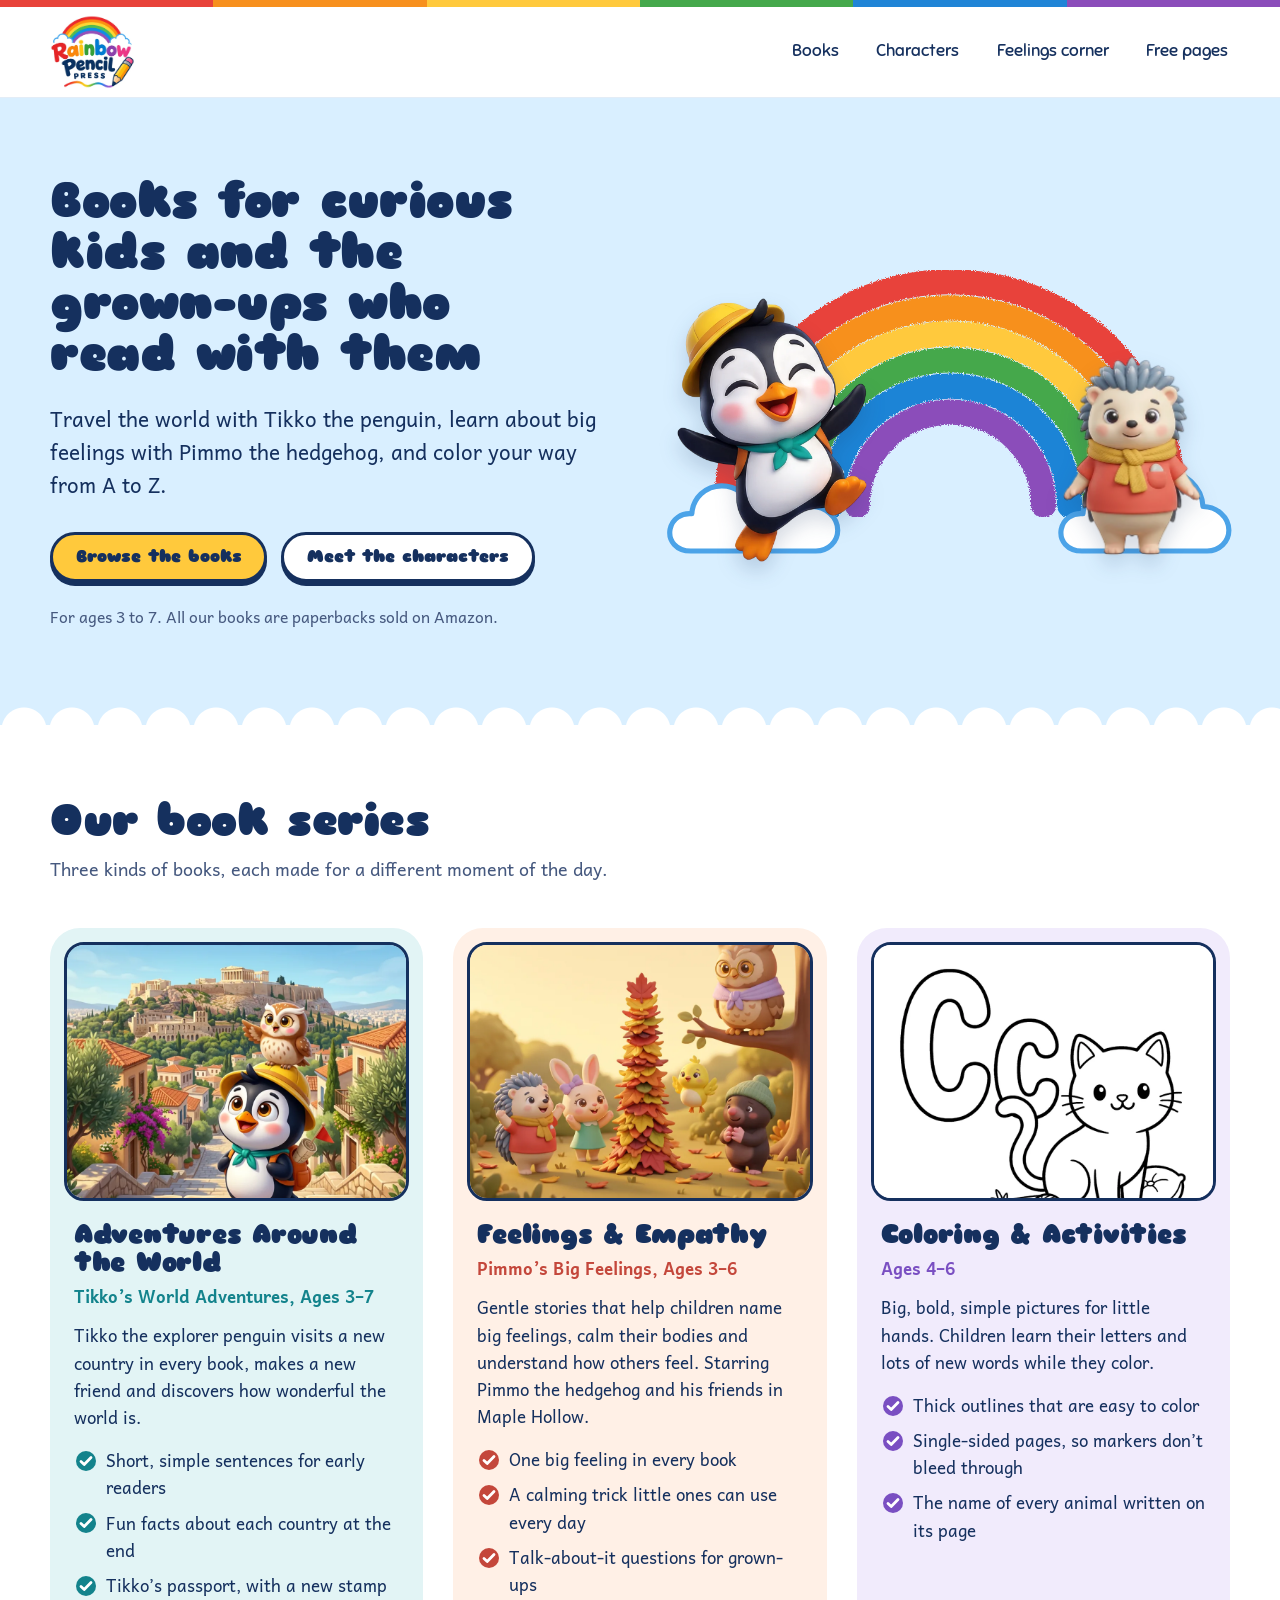
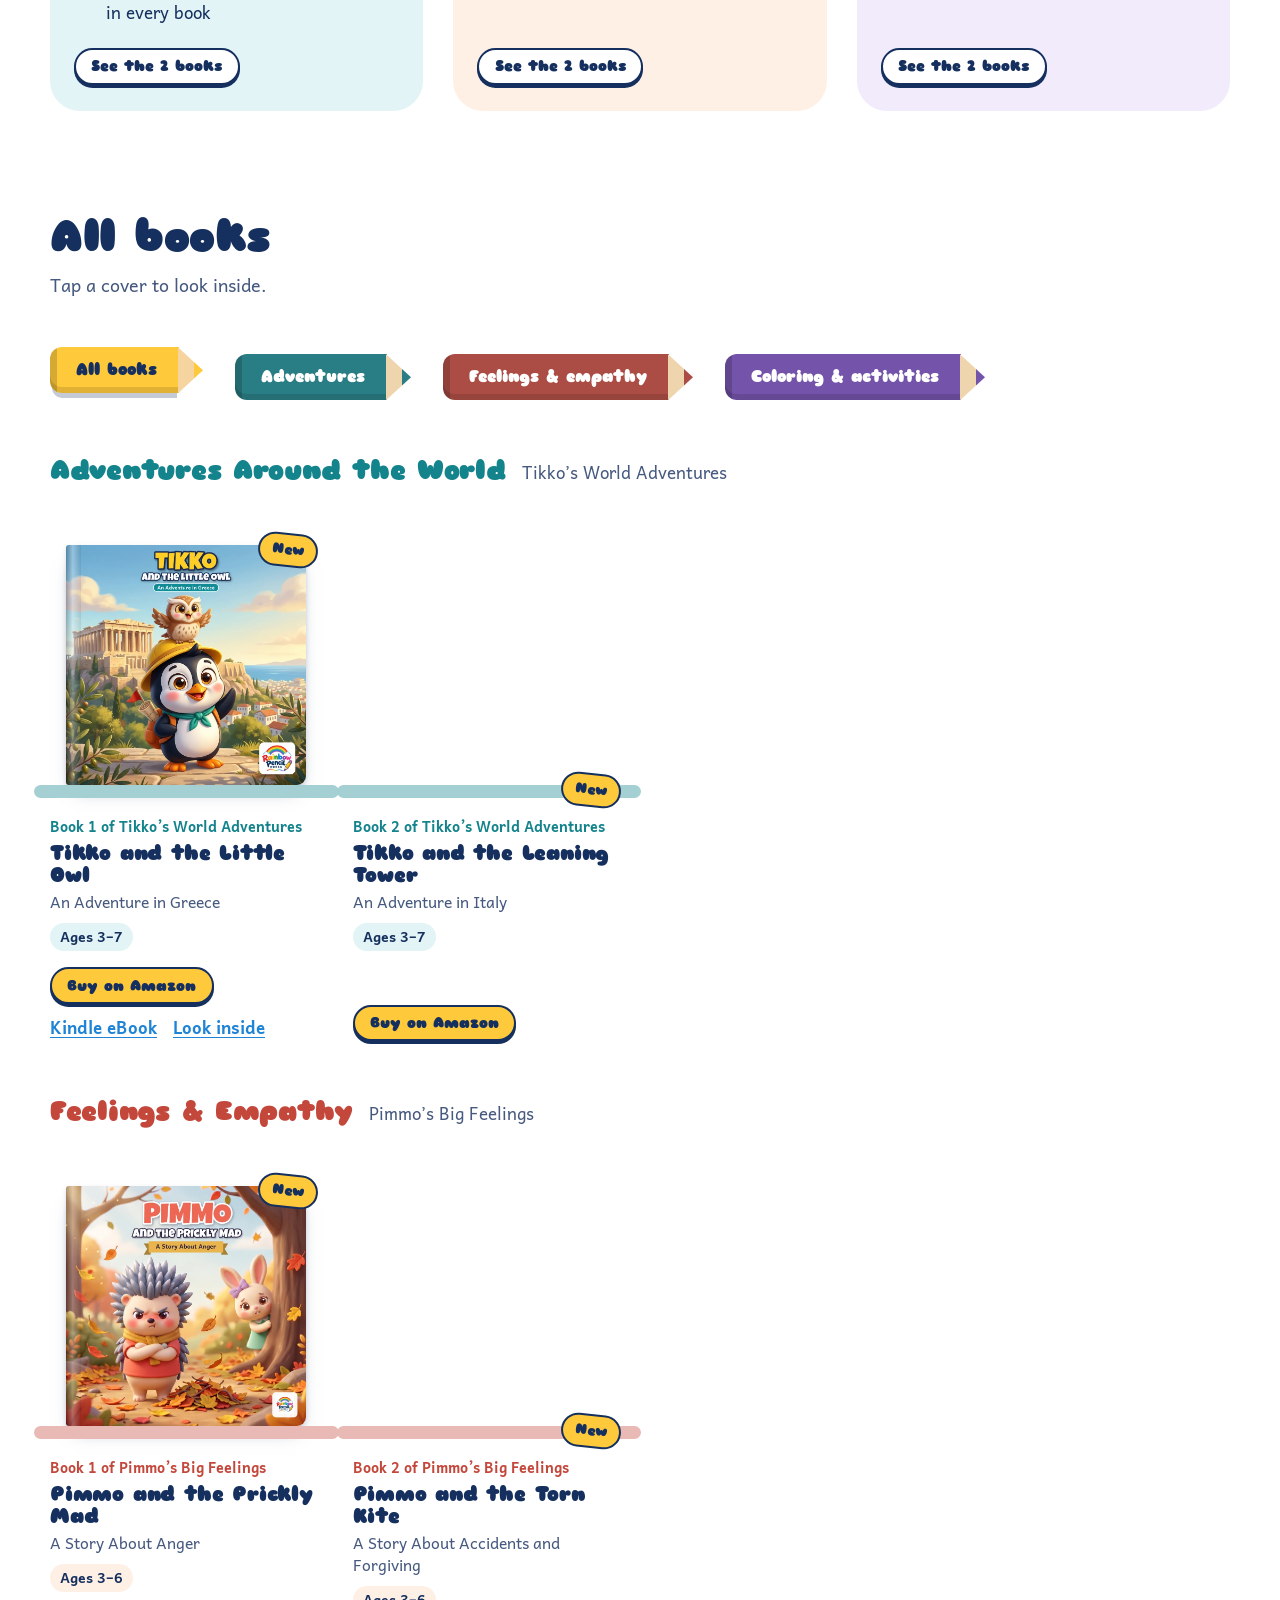
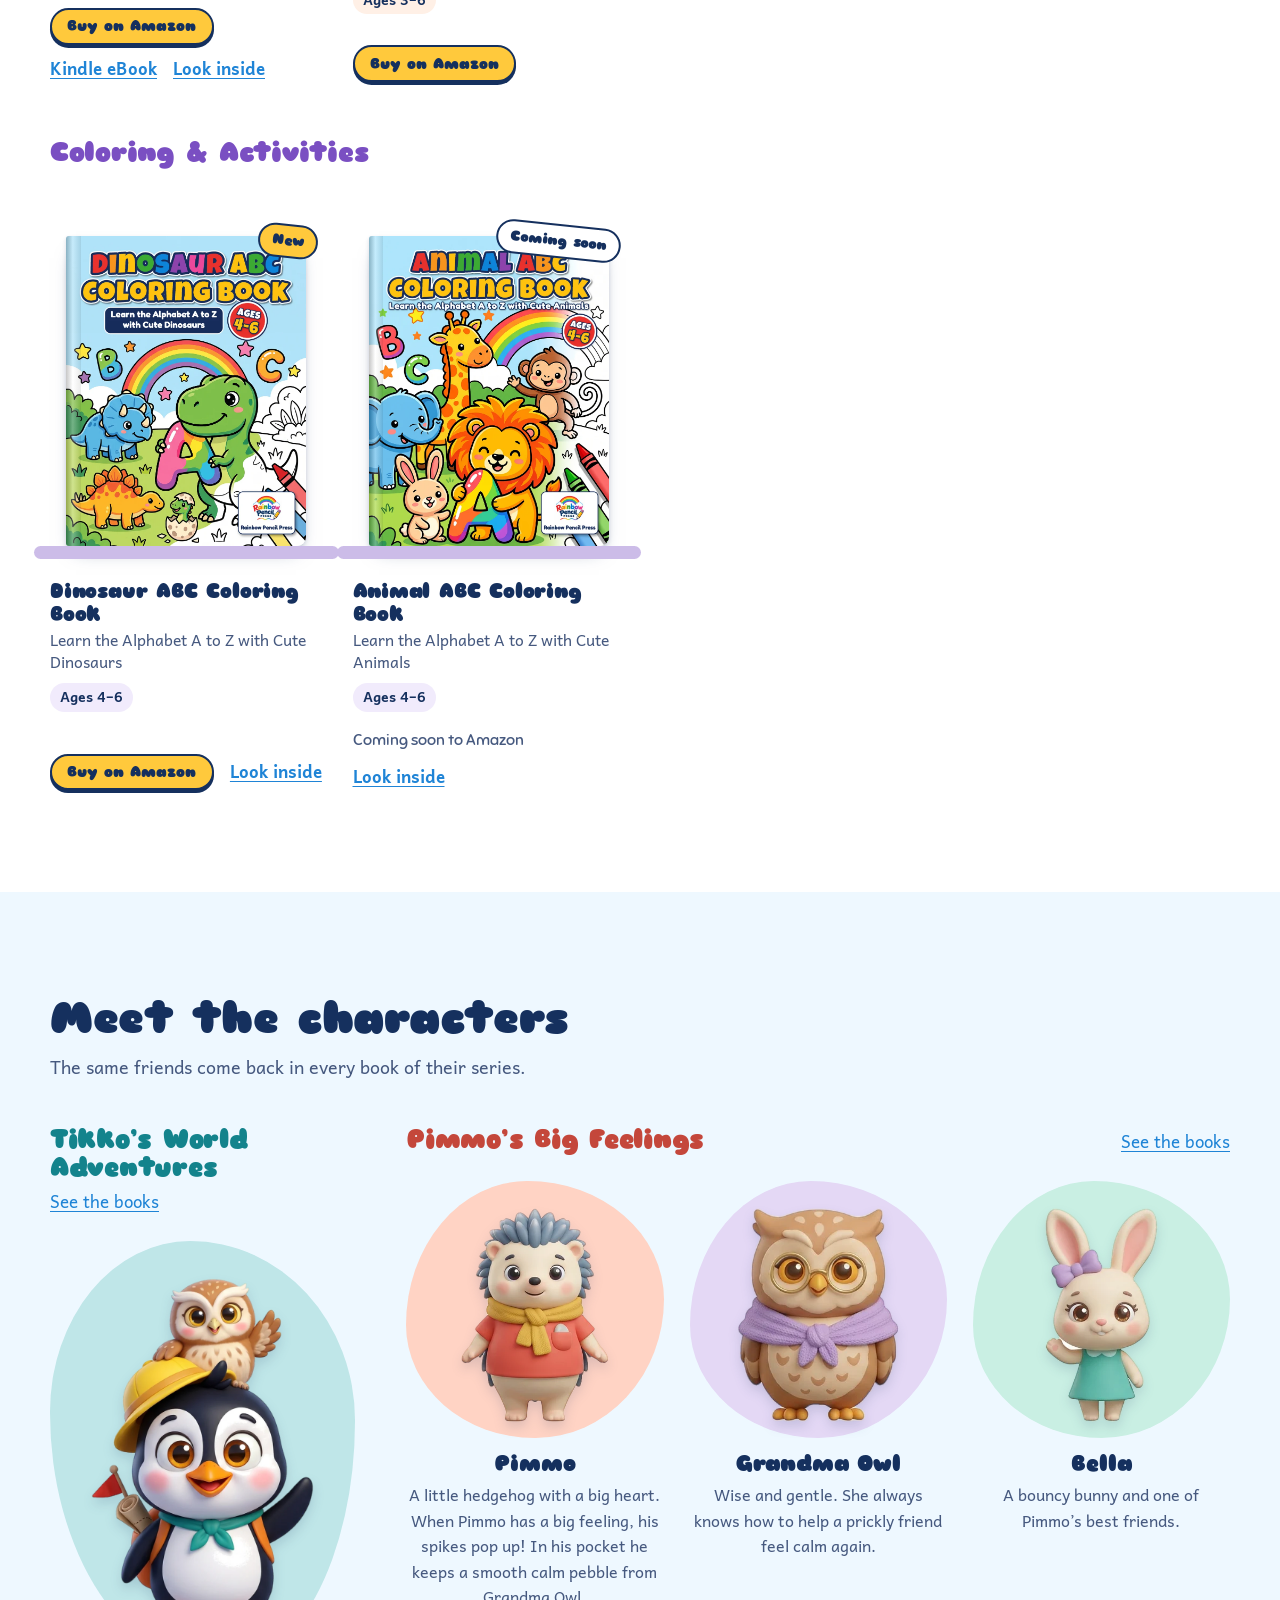
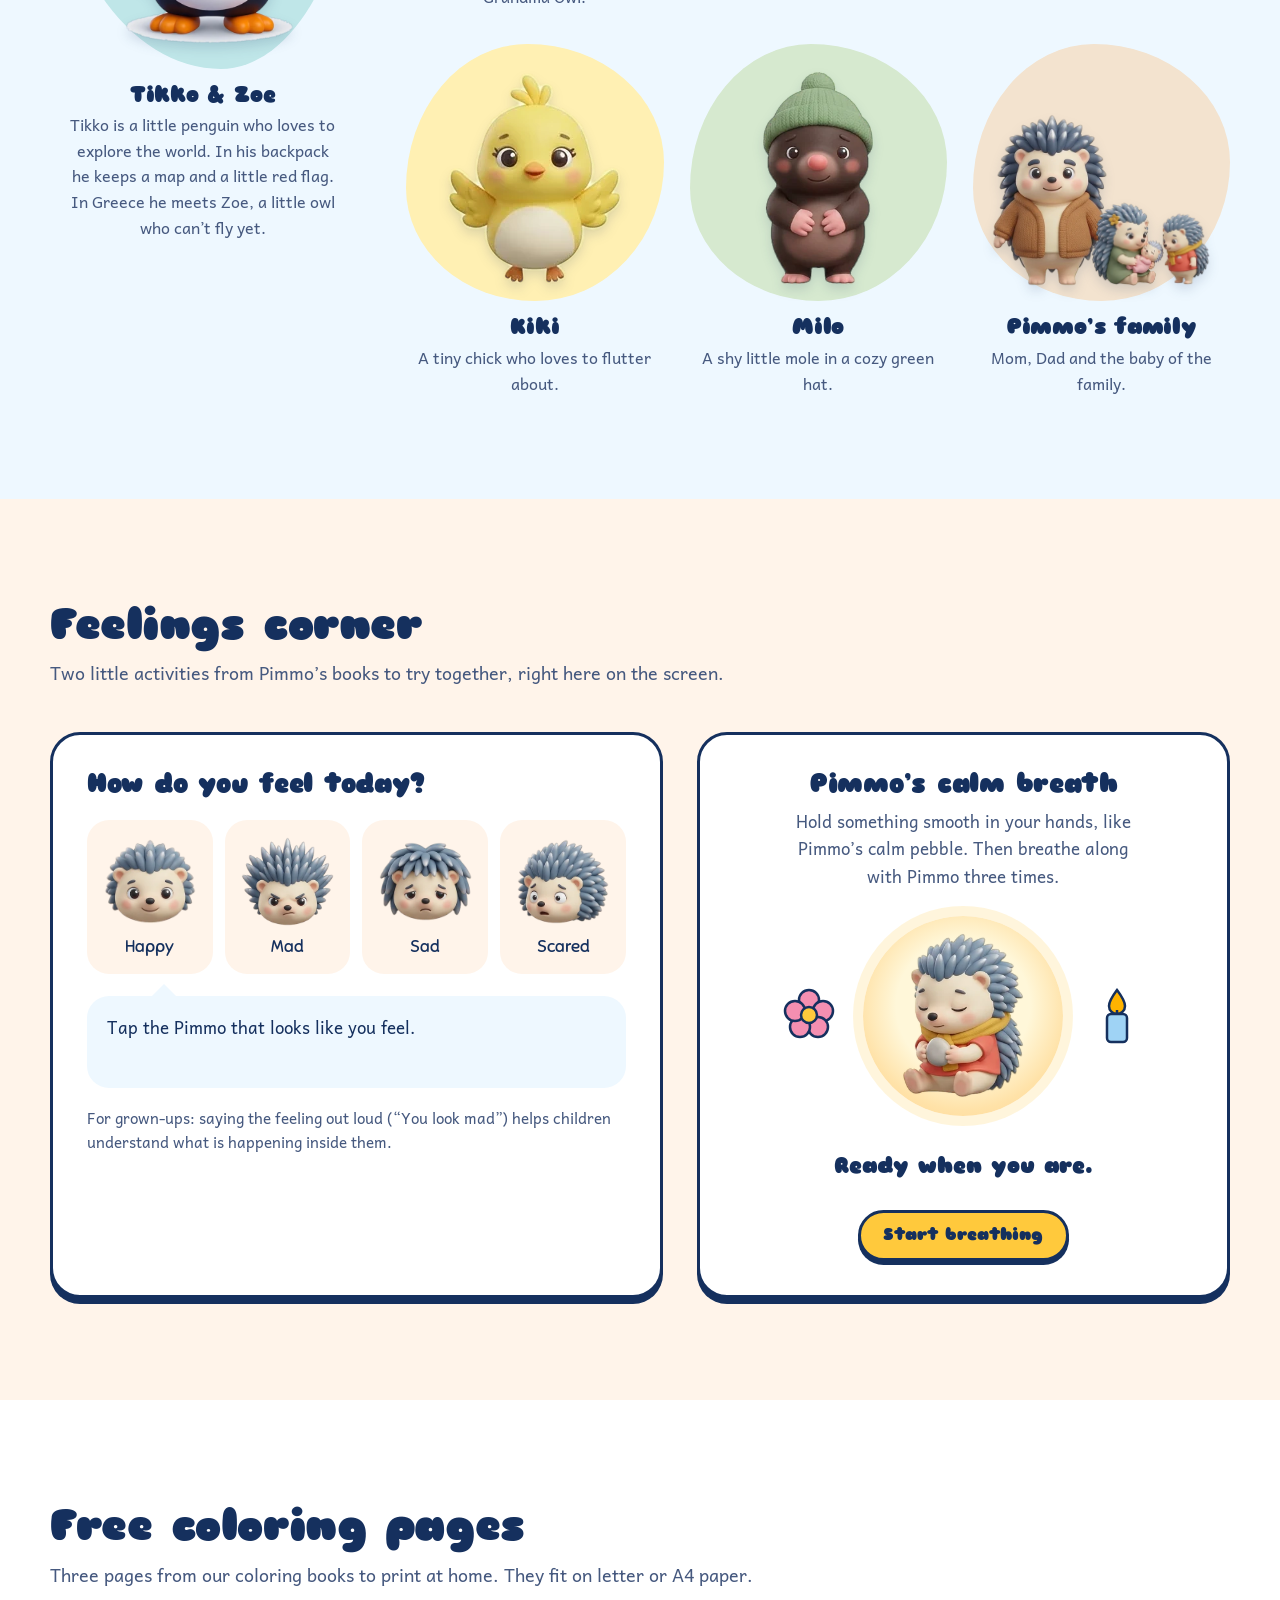
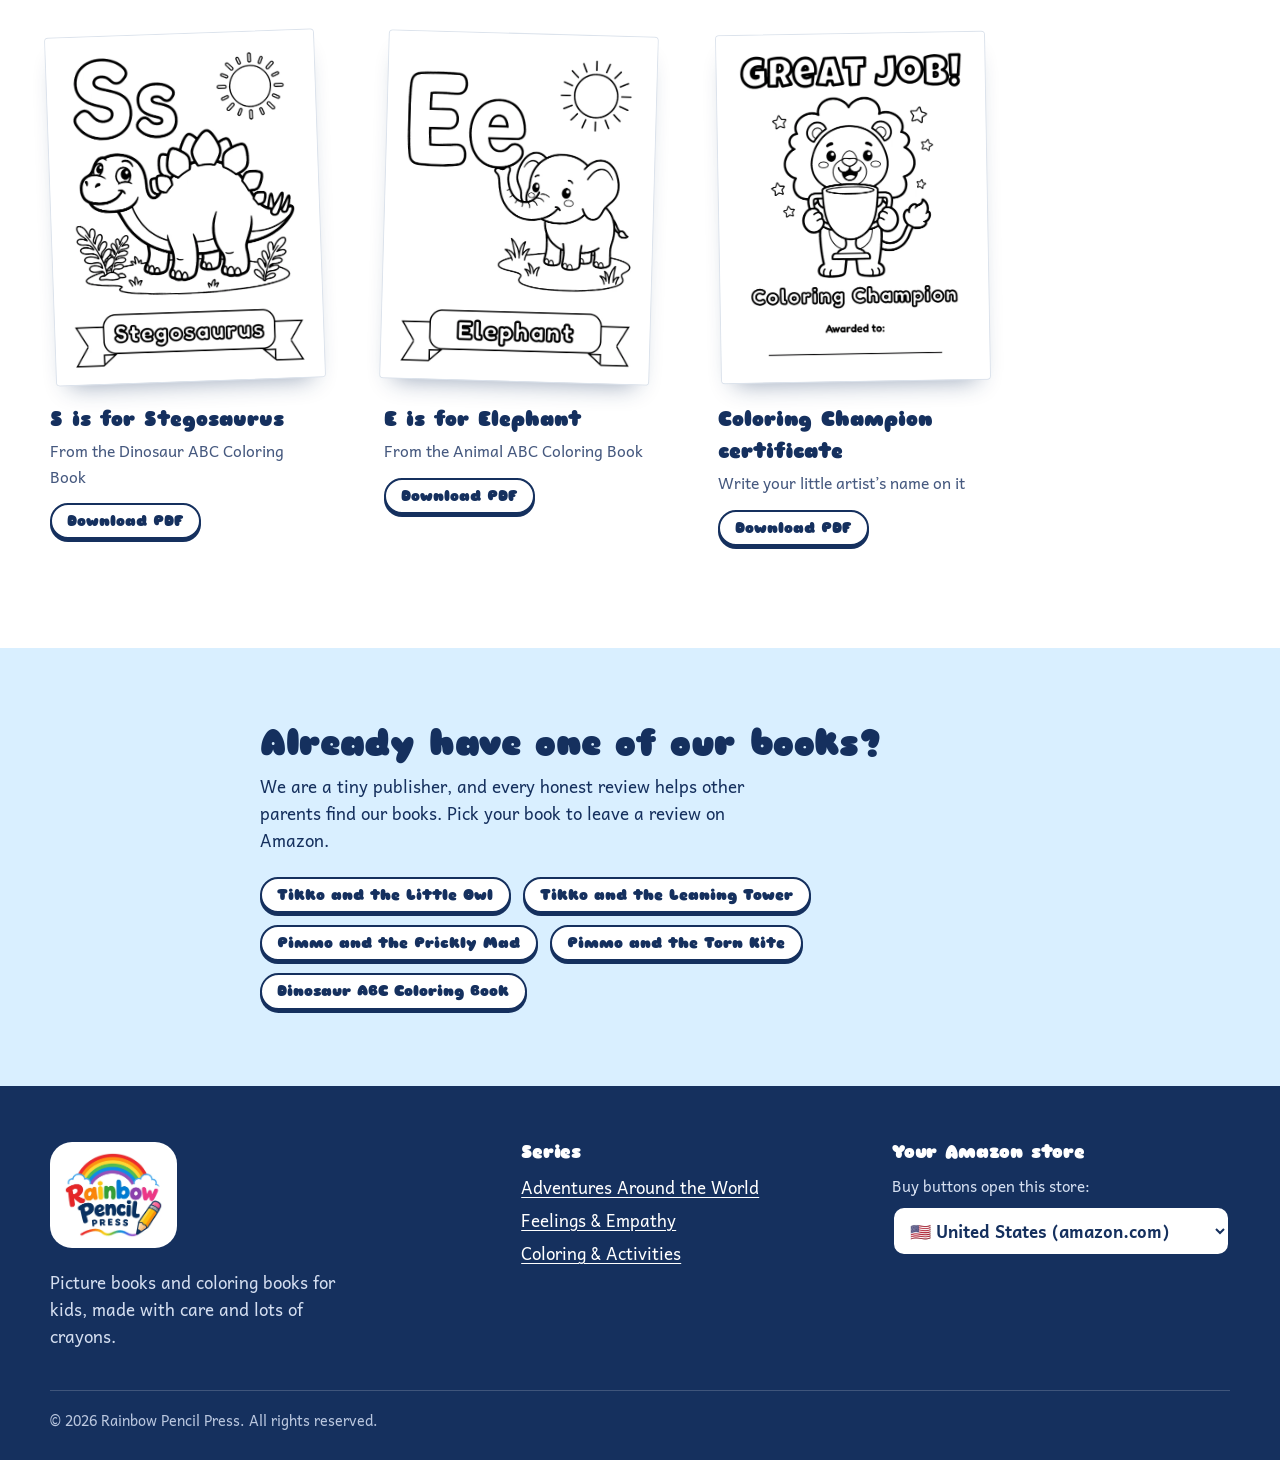
==== commit c2333ead: "Add Pinterest domain verification tag" ====
--- a/index.html
+++ b/index.html
@@ -2,6 +2,7 @@
 <html lang="en">
 <head>
 <meta charset="utf-8">
+  <meta name="p:domain_verify" content="cf9454758966d5146e6e3452399ec91c"/>
 <meta name="viewport" content="width=device-width, initial-scale=1">
 <meta name="color-scheme" content="light">
 <title>Rainbow Pencil Press – Picture books and coloring books for kids</title>
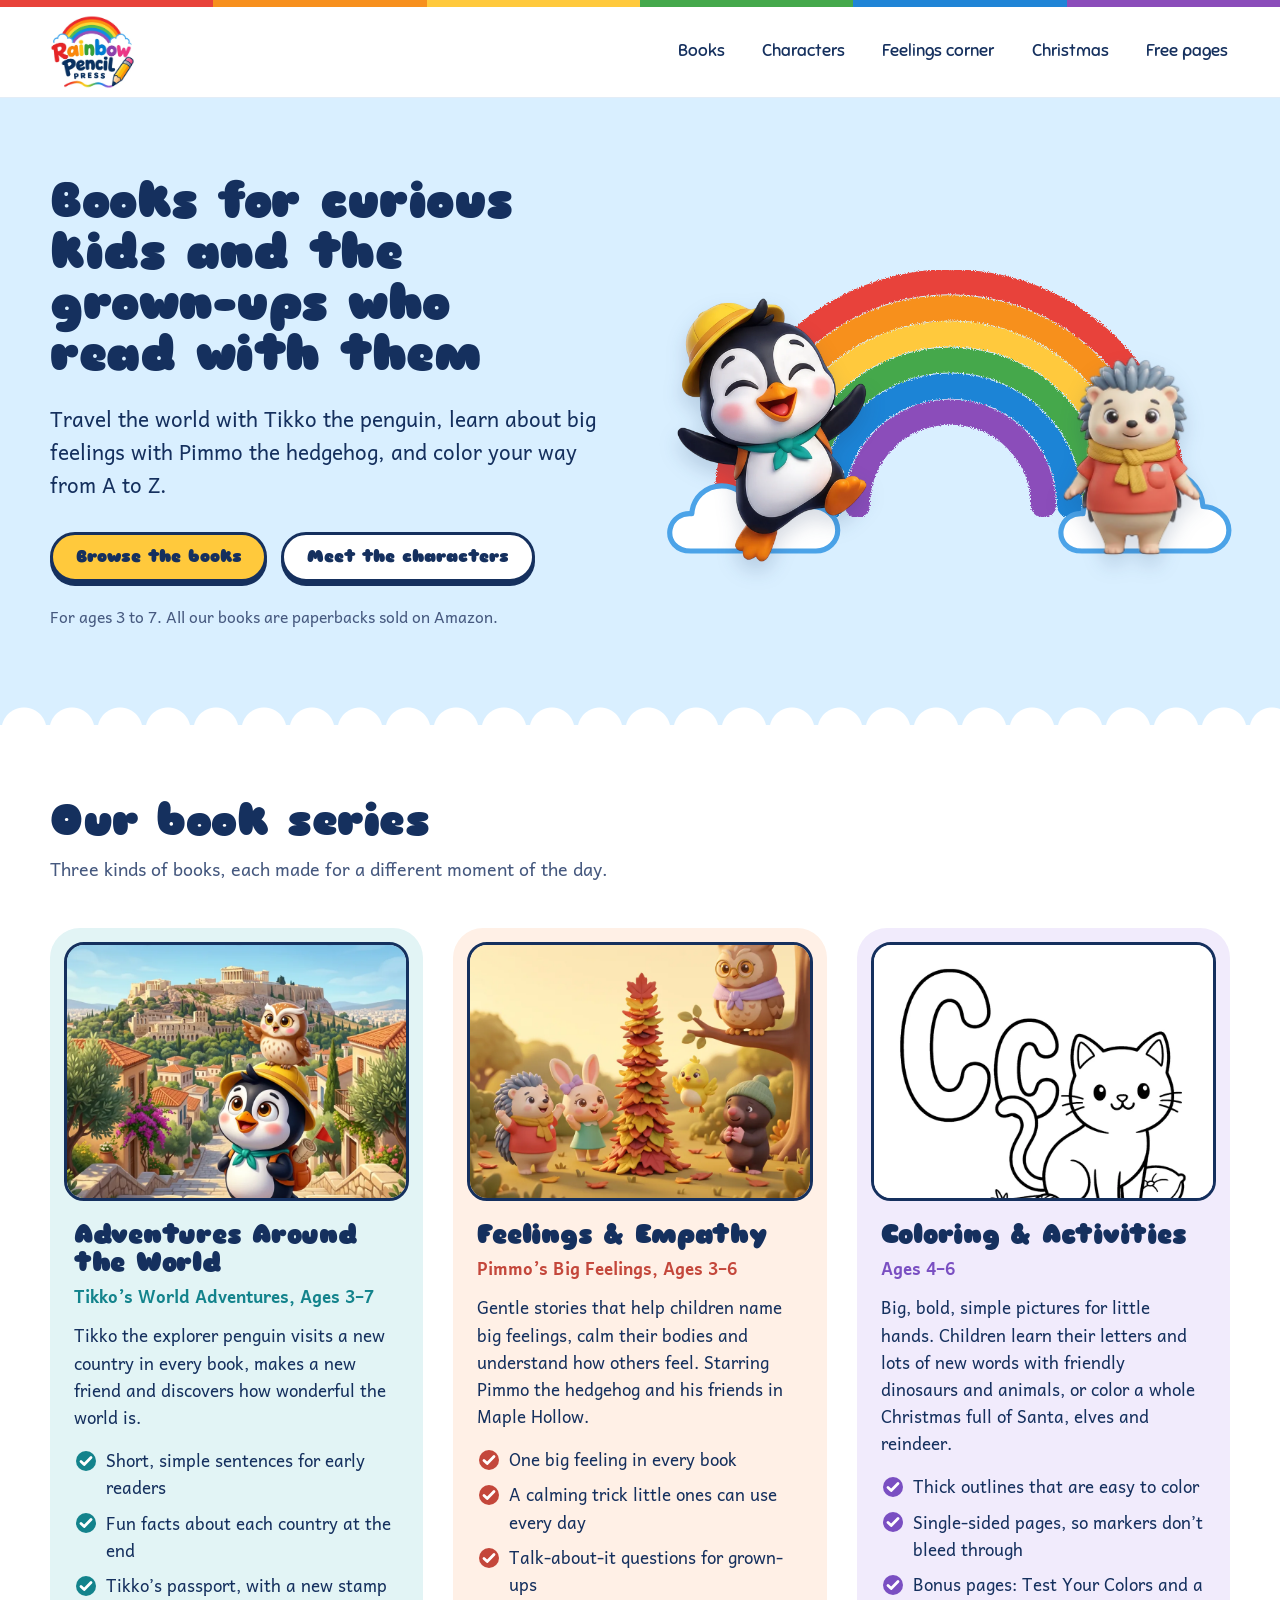
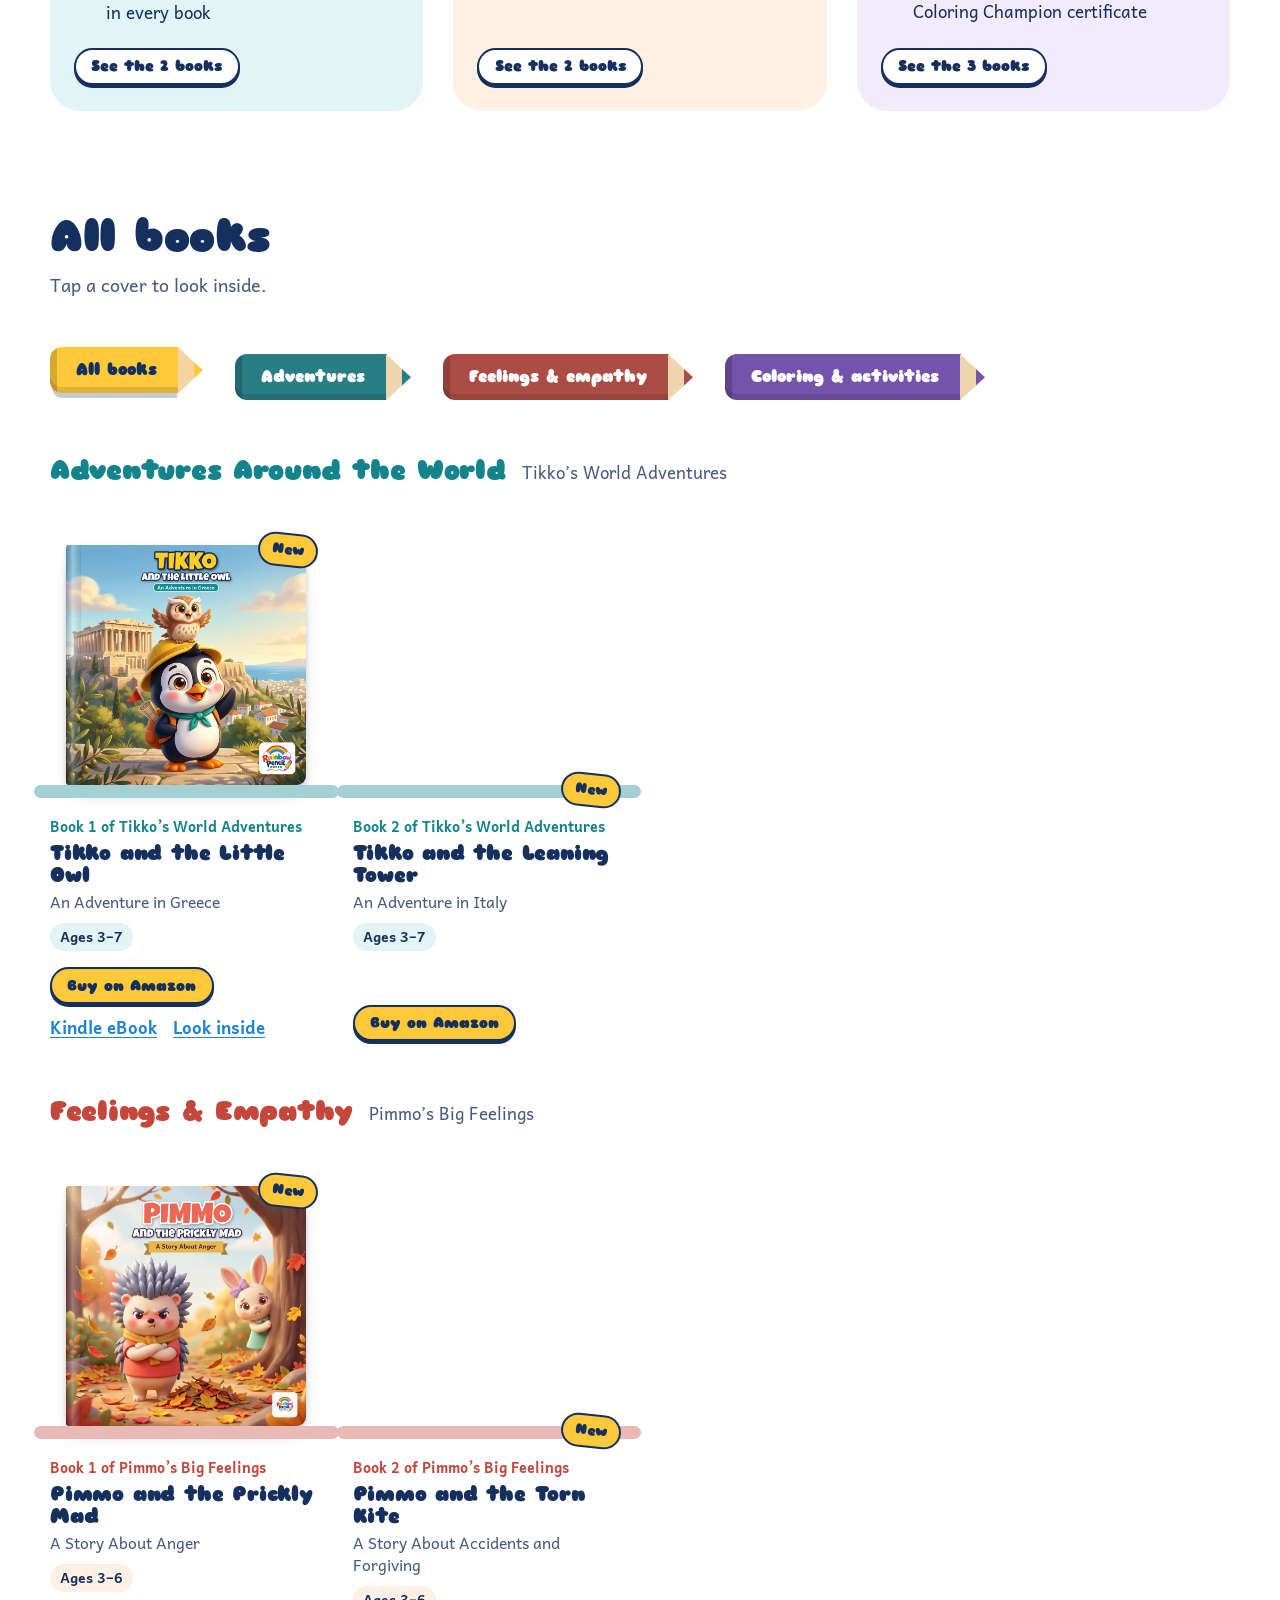
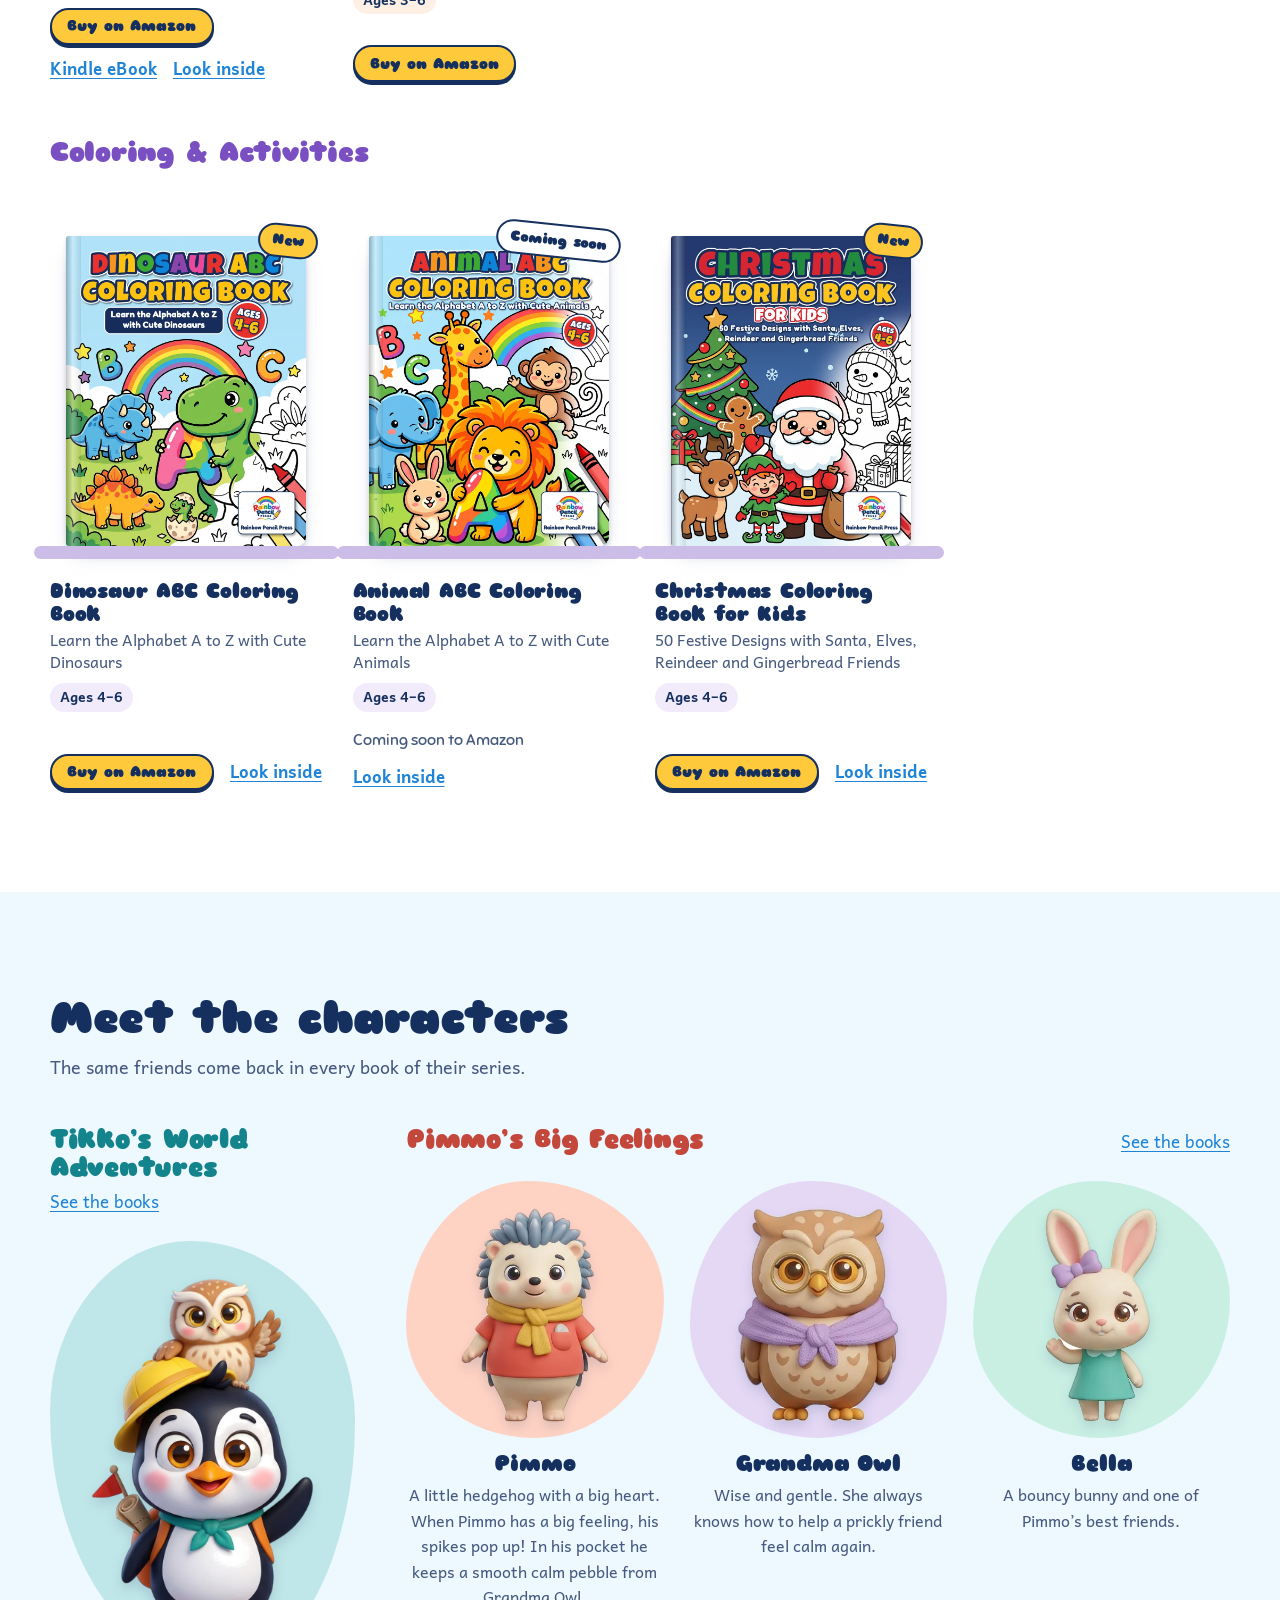
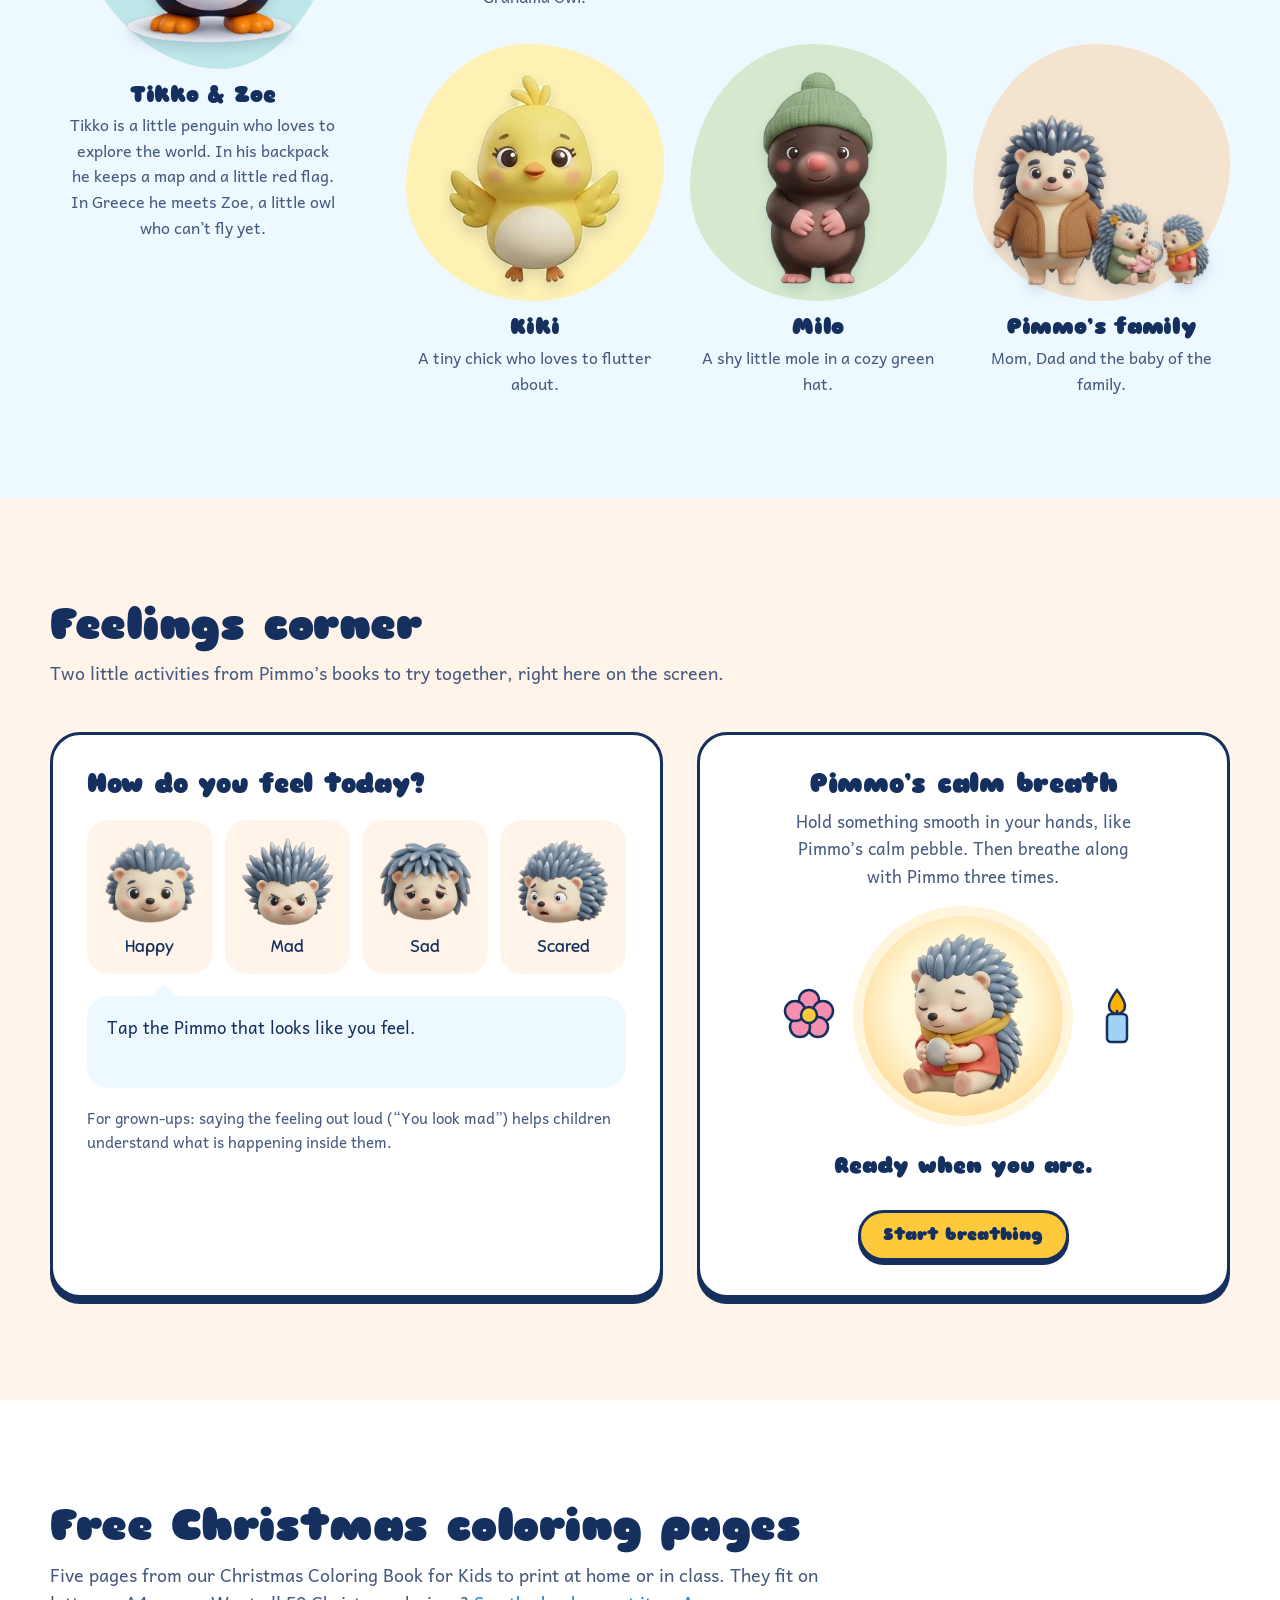
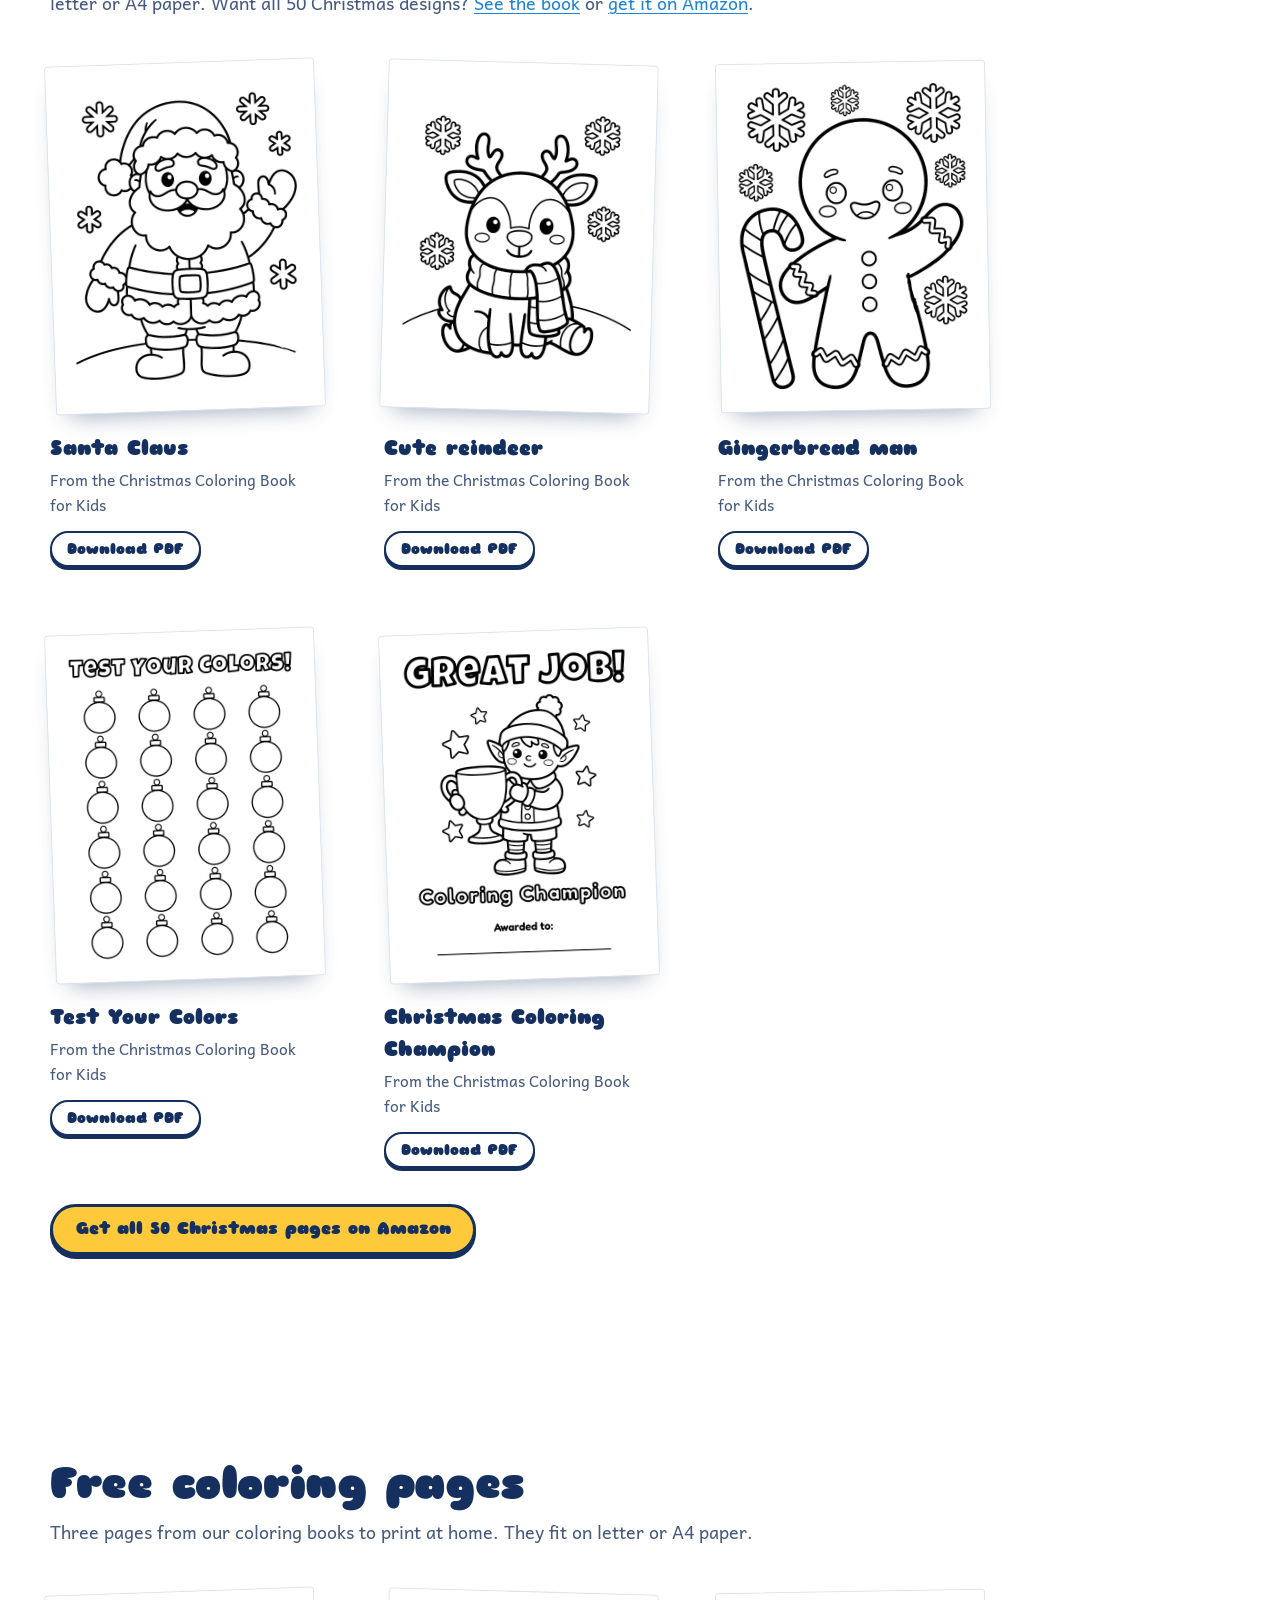
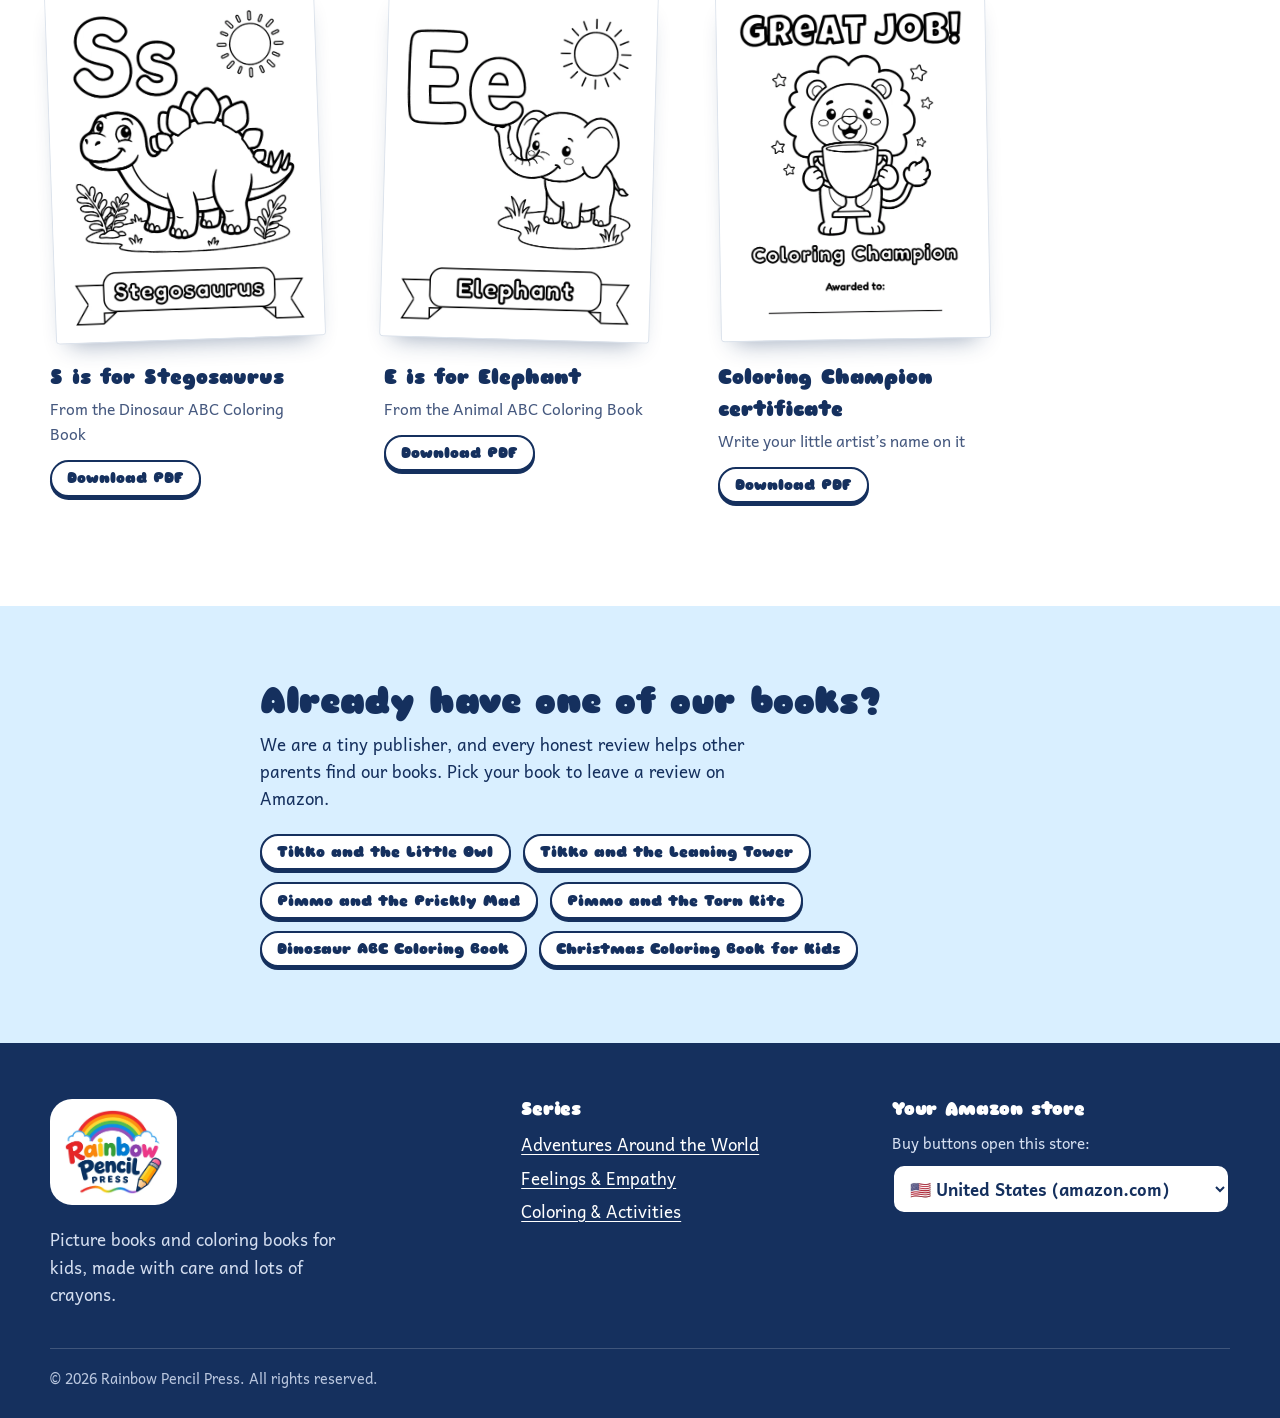
==== commit dab02eb0: "Add free Christmas coloring pages section" ====
--- a/index.html
+++ b/index.html
@@ -40,6 +40,7 @@
       <a href="#books">Books</a>
       <a href="#characters">Characters</a>
       <a href="#feelings-corner">Feelings corner</a>
+      <a href="#christmas-printables">Christmas</a>
       <a href="#printables">Free pages</a>
     </nav>
   </div>
@@ -180,6 +181,59 @@
     </div>
   </section>
 
+  <!-- ================= FREE CHRISTMAS PAGES ================= -->
+  <section class="section printables" id="christmas-printables" aria-labelledby="xmas-printables-title">
+    <div class="wrap">
+      <div class="section-head">
+        <h2 id="xmas-printables-title">Free Christmas coloring pages</h2>
+        <p>Five pages from our Christmas Coloring Book for Kids to print at home or in class. They fit on letter or A4 paper. Want all 50 Christmas designs? <a href="#book-christmas-coloring">See the book</a> or <a href="https://www.amazon.com/dp/B0HSNYFRVK" rel="noopener" target="_blank">get it on Amazon</a>.</p>
+      </div>
+      <ul class="sheets">
+        <li class="sheet">
+          <a href="printables/christmas-santa.pdf" download>
+            <img src="assets/img/printable-christmas-santa.webp" alt="Coloring page: Santa Claus waving in the snow" width="600" height="776" loading="lazy">
+            <span class="sheet-name">Santa Claus</span>
+            <span class="sheet-from">From the Christmas Coloring Book for Kids</span>
+            <span class="btn btn-small">Download PDF</span>
+          </a>
+        </li>
+        <li class="sheet">
+          <a href="printables/christmas-reindeer.pdf" download>
+            <img src="assets/img/printable-christmas-reindeer.webp" alt="Coloring page: a baby reindeer with a scarf and snowflakes" width="600" height="776" loading="lazy">
+            <span class="sheet-name">Cute reindeer</span>
+            <span class="sheet-from">From the Christmas Coloring Book for Kids</span>
+            <span class="btn btn-small">Download PDF</span>
+          </a>
+        </li>
+        <li class="sheet">
+          <a href="printables/christmas-gingerbread.pdf" download>
+            <img src="assets/img/printable-christmas-gingerbread.webp" alt="Coloring page: a gingerbread man holding a candy cane" width="600" height="776" loading="lazy">
+            <span class="sheet-name">Gingerbread man</span>
+            <span class="sheet-from">From the Christmas Coloring Book for Kids</span>
+            <span class="btn btn-small">Download PDF</span>
+          </a>
+        </li>
+        <li class="sheet">
+          <a href="printables/christmas-ornaments.pdf" download>
+            <img src="assets/img/printable-christmas-ornaments.webp" alt="Page with 24 Christmas ornaments to test crayons and markers" width="600" height="776" loading="lazy">
+            <span class="sheet-name">Test Your Colors</span>
+            <span class="sheet-from">From the Christmas Coloring Book for Kids</span>
+            <span class="btn btn-small">Download PDF</span>
+          </a>
+        </li>
+        <li class="sheet">
+          <a href="printables/christmas-champion.pdf" download>
+            <img src="assets/img/printable-christmas-champion.webp" alt="Coloring Champion certificate with an elf holding a trophy" width="600" height="776" loading="lazy">
+            <span class="sheet-name">Christmas Coloring Champion</span>
+            <span class="sheet-from">From the Christmas Coloring Book for Kids</span>
+            <span class="btn btn-small">Download PDF</span>
+          </a>
+        </li>
+      </ul>
+      <p style="margin-top:36px"><a class="btn btn-primary" href="https://www.amazon.com/dp/B0HSNYFRVK" target="_blank" rel="noopener">Get all 50 Christmas pages on Amazon</a></p>
+    </div>
+  </section>
+
   <!-- ================= PRINTABLES ================= -->
   <section class="section printables" id="printables" aria-labelledby="printables-title">
     <div class="wrap">
